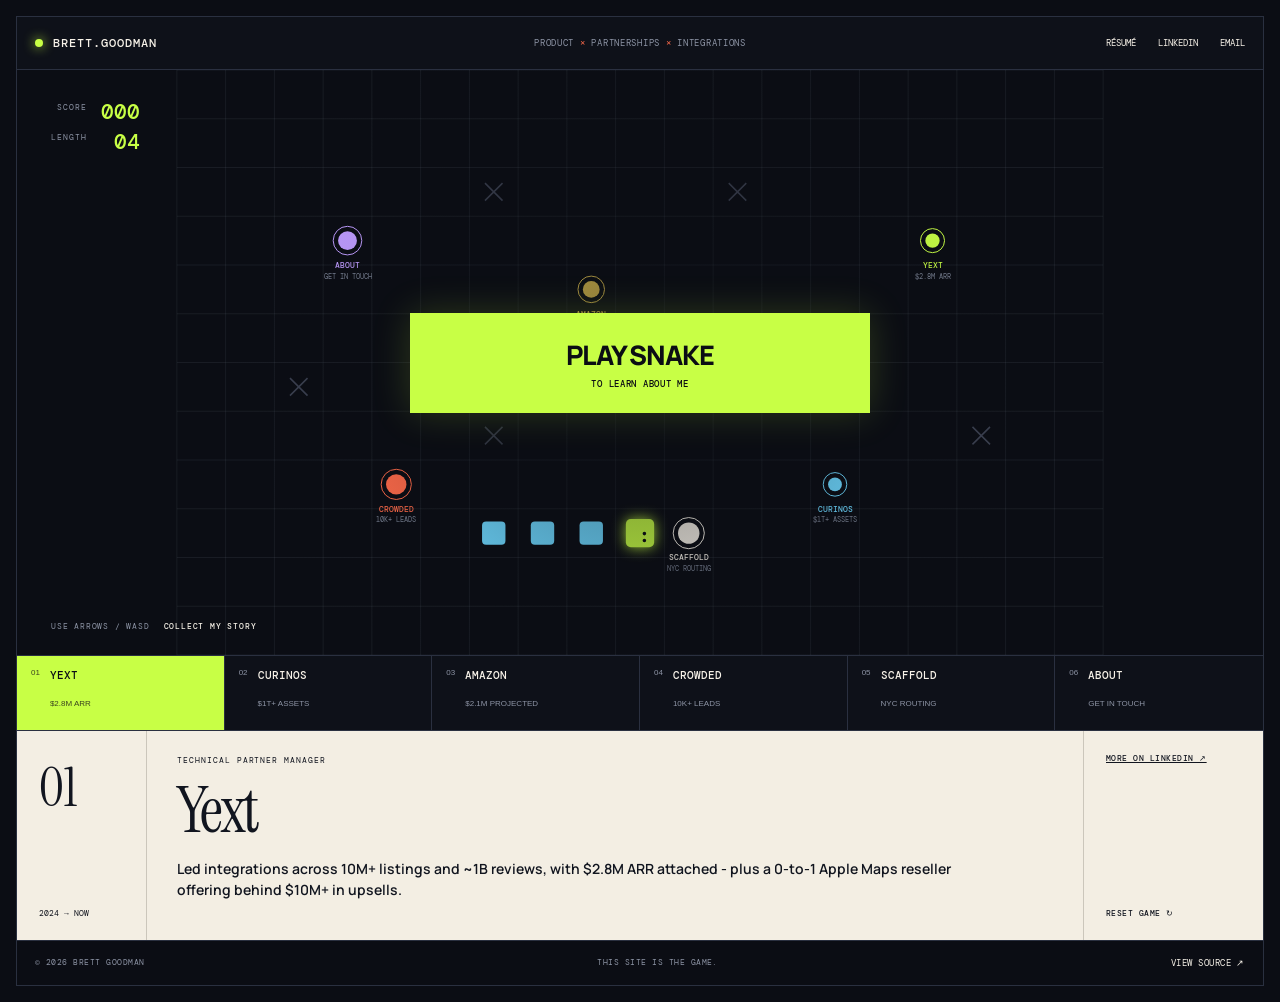
==== index.html @ dbc8d6af "Restore index.html after win animation upload" ====
<!doctype html>
<html lang="en">
<head>
  <meta charset="utf-8">
  <meta name="viewport" content="width=device-width,initial-scale=1,viewport-fit=cover">
  <meta name="description" content="Brett Goodman connects products, platforms, and people. Play the site to explore his work.">
  <meta name="theme-color" content="#0b0d14">
  <title>Brett Goodman - product, partnerships, integrations</title>
  <link rel="preconnect" href="https://fonts.googleapis.com">
  <link rel="preconnect" href="https://fonts.gstatic.com" crossorigin>
  <link href="https://fonts.googleapis.com/css2?family=DM+Mono:wght@400;500&family=Instrument+Serif:ital@0;1&family=Manrope:wght@600;700;800&display=swap" rel="stylesheet">
  <link rel="stylesheet" href="styles.css">
</head>
<body>
  <main class="shell">
    <header class="topbar">
      <a class="wordmark" href="#board" aria-label="Brett Goodman home"><span class="status-dot"></span>BRETT.GOODMAN</a>
      <p class="role">PRODUCT <span>×</span> PARTNERSHIPS <span>×</span> INTEGRATIONS</p>
      <nav aria-label="Contact links">
        <a href="/Brett_Goodman_Resume.pdf">RÉSUMÉ</a>
        <a href="https://www.linkedin.com/in/brettgoodman11">LINKEDIN</a>
        <a href="mailto:brettgoodman11@gmail.com">EMAIL</a>
      </nav>
    </header>

    <section class="game-shell" id="board" aria-labelledby="intro-title">
      <div class="game-hud">
        <div class="score" aria-live="polite">
          <span>SCORE</span><strong id="score-value">000</strong>
          <span>LENGTH</span><strong id="length-value">04</strong>
        </div>
      </div>

      <div class="playfield-wrap">
        <canvas id="snake-canvas" tabindex="0" aria-label="Snake résumé. Start the game, then use arrow keys or WASD to turn the snake and collect work pellets."></canvas>
        <div class="start-overlay" id="start-overlay">
          <button id="start-game"><span>PLAY SNAKE</span><strong>TO LEARN ABOUT ME</strong></button>
        </div>
        <div class="crash-overlay" id="crash-overlay" aria-hidden="true">
          <p class="crash-word">CRASH</p>
          <button id="try-again"><span>TRY AGAIN</span></button>
        </div>
        <div class="win-overlay" id="win-overlay" aria-hidden="true">
          <div class="win-burst" aria-hidden="true"></div>
          <p class="win-word">YOU WIN</p>
          <p class="win-sub">ALL 6 COLLECTED / SCORE 600</p>
          <button id="play-again"><span>PLAY AGAIN</span></button>
        </div>
        <div class="board-copy" aria-hidden="true">
          <span>USE ARROWS / WASD</span>
          <b>COLLECT MY STORY</b>
        </div>
        <div class="game-toast" id="game-toast" role="status"></div>
      </div>



      <div class="mobile-controls" aria-label="Snake controls">
        <button data-direction="up" aria-label="Move up">↑</button>
        <div><button data-direction="left" aria-label="Move left">←</button><button data-direction="down" aria-label="Move down">↓</button><button data-direction="right" aria-label="Move right">→</button></div>
      </div>

      <div class="content-strip" id="content-strip" aria-label="Explore Brett's work">
        <button class="content-card active" data-node="yext"><span>01</span><b>YEXT</b><small>$2.8M ARR</small></button>
        <button class="content-card" data-node="curinos"><span>02</span><b>CURINOS</b><small>$1T+ ASSETS</small></button>
        <button class="content-card" data-node="amazon"><span>03</span><b>AMAZON</b><small>$2.1M PROJECTED</small></button>
        <button class="content-card" data-node="crowded"><span>04</span><b>CROWDED</b><small>10K+ LEADS</small></button>
        <button class="content-card" data-node="scaffold"><span>05</span><b>SCAFFOLD</b><small>NYC ROUTING</small></button>
        <button class="content-card" data-node="about"><span>06</span><b>ABOUT</b><small>GET IN TOUCH</small></button>
      </div>
    </section>

    <section class="detail-dock" id="detail-dock" aria-live="polite">
      <div class="detail-index"><span id="detail-number">01</span><span id="detail-year">2024 → NOW</span></div>
      <div class="detail-main"><p id="detail-kicker">TECHNICAL PARTNER MANAGER</p><h2 id="detail-title">Yext</h2><p id="detail-copy">Led integrations across 10M+ listings and ~1B reviews, with $2.8M ARR attached - plus a 0-to-1 Apple Maps reseller offering behind $10M+ in upsells.</p></div>
      <div class="detail-actions"><a id="detail-link" href="https://www.linkedin.com/in/brettgoodman11">MORE ON LINKEDIN ↗</a><button id="reset-game">RESET GAME ↻</button></div>
    </section>

    <footer><span>© 2026 BRETT GOODMAN</span><span>THIS SITE IS THE GAME.</span><nav class="play-links" aria-label="Contact links"><a href="/Brett_Goodman_Resume.pdf">RÉSUMÉ</a><a href="https://www.linkedin.com/in/brettgoodman11">LINKEDIN</a><a href="mailto:brettgoodman11@gmail.com">EMAIL</a></nav><a href="https://github.com/bgoodie11">VIEW SOURCE ↗</a></footer>
  </main>
  <script src="script.js"></script>
</body>
</html>
---- styles.css ----
:root{--bg:#0b0d14;--panel:#11151f;--line:#2a3040;--ink:#f7f2e8;--muted:#8d94a5;--lime:#c8ff45;--blue:#6ed8ff;--coral:#ff6b4a;--yellow:#ffd95a}*{box-sizing:border-box}html{background:var(--bg);scroll-behavior:smooth}body{margin:0;background:var(--bg);color:var(--ink);font-family:"DM Mono",monospace}.shell{min-height:100vh;padding:16px}.topbar{height:54px;border:1px solid var(--line);display:grid;grid-template-columns:1fr auto 1fr;align-items:center;padding:0 18px;background:#0e1119}.wordmark{color:var(--ink);text-decoration:none;font-size:12px;font-weight:500;letter-spacing:.08em}.status-dot{display:inline-block;width:8px;height:8px;border-radius:50%;background:var(--lime);box-shadow:0 0 12px var(--lime);margin-right:10px}.role{font-size:9px;letter-spacing:.08em;color:var(--muted)}.role span{color:var(--coral)}nav{display:flex;justify-content:flex-end;gap:22px}nav a,footer a{color:var(--ink);font-size:9px;text-decoration:none}nav a:hover,footer a:hover{color:var(--lime)}.game-shell{border:1px solid var(--line);border-top:0;background:var(--panel)}.game-hud{display:flex;justify-content:space-between;align-items:flex-start;padding:28px 34px 20px;position:absolute;z-index:2;pointer-events:none;width:calc(100% - 34px)}.intro-lockup p{font-size:9px;color:var(--lime);letter-spacing:.15em;margin:0 0 10px}.intro-lockup h1{font-family:"Instrument Serif",serif;font-size:clamp(48px,5.7vw,84px);font-weight:400;line-height:.78;letter-spacing:-.045em;margin:0}.intro-lockup h1 em{color:var(--lime);font-weight:400}.score{display:grid;grid-template-columns:auto auto;gap:2px 14px;text-align:right}.score span{font-size:8px;color:var(--muted);letter-spacing:.12em;padding-top:4px}.score strong{font:500 21px "DM Mono";color:var(--lime)}.playfield-wrap{height:clamp(510px,65vh,700px);position:relative;overflow:hidden;background:radial-gradient(circle at 35% 30%,rgba(58,74,92,.18),transparent 40%)}canvas{width:100%;height:100%;display:block;outline:none}.board-copy{position:absolute;left:34px;bottom:24px;display:flex;gap:14px;align-items:center;font-size:8px;color:var(--muted);letter-spacing:.1em;pointer-events:none}.board-copy b{color:var(--ink);font-weight:500}.game-toast{position:absolute;left:50%;top:22px;transform:translate(-50%,-10px);opacity:0;background:var(--lime);color:var(--bg);border-radius:4px;padding:9px 14px;font-size:9px;transition:.18s;pointer-events:none}.game-toast.show{opacity:1;transform:translate(-50%,0)}.content-strip{display:grid;grid-template-columns:repeat(6,1fr);border-top:1px solid var(--line)}.content-card{appearance:none;border:0;border-right:1px solid var(--line);background:#0e1119;color:var(--ink);min-height:74px;text-align:left;padding:12px 14px;display:grid;grid-template-columns:auto 1fr;gap:6px 10px;cursor:pointer}.content-card:last-child{border-right:0}.content-card span{font-size:8px;color:var(--muted)}.content-card b{font:500 11px "DM Mono"}.content-card small{grid-column:2;font-size:8px;color:var(--muted)}.content-card:hover,.content-card.active{background:var(--lime);color:var(--bg)}.content-card.active span,.content-card.active small,.content-card:hover span,.content-card:hover small{color:#3c461f}.detail-dock{border:1px solid var(--line);border-top:0;display:grid;grid-template-columns:130px minmax(0,1fr) 180px;min-height:210px;background:#f3eee3;color:#11151f}.detail-index{border-right:1px solid #cbc6bb;display:flex;flex-direction:column;justify-content:space-between;padding:22px}.detail-index span:first-child{font:400 54px "Instrument Serif"}.detail-index span:last-child{font-size:8px}.detail-main{padding:24px 30px}.detail-main>p:first-child{font-size:8px;letter-spacing:.12em;margin:0}.detail-main h2{font:400 clamp(48px,5vw,72px) "Instrument Serif";letter-spacing:-.04em;margin:4px 0 6px}.detail-main>p:last-child{font-family:Manrope,sans-serif;font-size:14px;font-weight:600;line-height:1.5;max-width:780px;margin:0}.detail-actions{border-left:1px solid #cbc6bb;padding:22px;display:flex;flex-direction:column;justify-content:space-between}.detail-actions a,.detail-actions button{font:500 8px "DM Mono";letter-spacing:.06em;color:#11151f}#detail-link.mega{display:block;background:#c8ff45;border:1px solid #11151f;padding:18px 16px;font:800 clamp(18px,1.8vw,26px) Manrope,sans-serif;letter-spacing:-.02em;text-align:center;text-decoration:none;color:#11151f}#detail-link.mega:hover{background:#11151f;color:#c8ff45}.detail-actions button{background:transparent;border:0;text-align:left;padding:0;cursor:pointer}footer{border:1px solid var(--line);border-top:0;padding:16px 18px;display:flex;justify-content:space-between;color:var(--muted);font-size:8px;letter-spacing:.06em}.mobile-controls{display:none}.game-shell.crash{animation:shake .4s linear}@keyframes shake{25%{transform:translateX(-4px)}50%{transform:translateX(4px)}75%{transform:translateX(-2px)}}@media(max-width:800px){.shell{padding:8px}.topbar{height:auto;min-height:58px;grid-template-columns:1fr auto;padding:10px 12px}.role{display:none}nav a:first-child{display:none}nav{gap:12px}.game-hud{position:absolute;padding:20px 18px;width:calc(100% - 18px)}.intro-lockup h1{font-size:48px}.score strong{font-size:17px}.playfield-wrap{height:470px}.board-copy{left:18px;bottom:16px}.content-strip{grid-template-columns:repeat(2,1fr)}.content-card{border-bottom:1px solid var(--line);min-height:64px}.mobile-controls{display:block;border-bottom:1px solid var(--line);padding:14px 8px 16px;text-align:center;background:#0e1119}.mobile-controls button{width:58px;height:48px;margin:4px;border:1.5px solid var(--lime);background:rgba(200,255,69,.09);color:var(--lime);border-radius:8px;font-size:22px;line-height:1;box-shadow:0 0 14px rgba(200,255,69,.14)}.mobile-controls button:active{background:var(--lime);color:var(--bg)}.detail-dock{grid-template-columns:70px 1fr;min-height:230px}.detail-index{padding:16px 12px}.detail-index span:first-child{font-size:38px}.detail-main{padding:18px}.detail-main h2{font-size:48px}.detail-main>p:last-child{font-size:12px}.detail-actions{grid-column:1/-1;border-left:0;border-top:1px solid #cbc6bb;flex-direction:row;padding:12px}#detail-link.mega{flex:1;padding:16px 12px}footer span:nth-child(2){display:none}}@media(max-width:450px){.intro-lockup h1{font-size:42px}.playfield-wrap{height:420px}.score{gap:1px 8px}.score strong{font-size:14px}.content-card{padding:10px}.detail-main h2{font-size:42px}}@media(prefers-reduced-motion:reduce){*{animation:none!important;transition:none!important}}
.intro-lockup h1{font-size:clamp(42px,4.8vw,70px)}
@media(max-width:800px){.intro-lockup h1{font-size:38px;line-height:.82}}
@media(max-width:450px){.intro-lockup h1{font-size:34px}}
/* No-headline composition: the playfield is the first impression. */
.intro-lockup{padding-top:2px}
.intro-lockup p{padding:7px 10px;border:1px solid rgba(200,255,69,.4);background:rgba(11,13,20,.84);border-radius:2px}
@media(max-width:800px){.intro-lockup{padding-top:0}.intro-lockup p{padding:6px 8px}}
.start-overlay{position:absolute;inset:0;z-index:3;display:grid;place-content:center;justify-items:center;gap:12px;background:radial-gradient(circle at center,rgba(11,13,20,.56),rgba(11,13,20,.06) 44%,transparent 66%);transition:opacity .25s,visibility .25s}.start-overlay.hidden{opacity:0;visibility:hidden;pointer-events:none}.start-overlay button{min-width:min(460px,76vw);padding:22px 24px;display:grid;grid-template-columns:auto 1fr auto;align-items:center;gap:14px;border:1px solid var(--lime);background:var(--lime);color:var(--bg);box-shadow:0 0 38px rgba(200,255,69,.18);cursor:pointer;text-align:left}.start-overlay button span{font:800 clamp(20px,2.1vw,32px) Manrope,sans-serif;letter-spacing:-.04em}.start-overlay button strong{font:500 9px "DM Mono";letter-spacing:.08em}.start-overlay button i{font:400 25px "DM Mono";font-style:normal}.start-overlay button:hover{background:var(--ink);transform:translateY(-2px)}.start-overlay small{font:400 8px "DM Mono";color:var(--muted);letter-spacing:.1em}.game-shell.playing .board-copy b{color:var(--lime)}
@media(max-width:800px){.start-overlay{place-content:end center;padding-bottom:80px;background:linear-gradient(transparent 30%,rgba(11,13,20,.82) 72%)}.start-overlay button{min-width:calc(100vw - 54px);padding:17px 16px;grid-template-columns:1fr auto;gap:4px 10px}.start-overlay button span{font-size:21px}.start-overlay button strong{grid-column:1}.start-overlay button i{grid-column:2;grid-row:1/3}.start-overlay small{font-size:7px}}
.start-overlay.hidden{display:none}
/* Mobile pre-play stays quiet: the banner itself is the only instruction. */
.start-overlay button{grid-template-columns:auto 1fr}
@media(max-width:800px){.game-shell:not(.playing) .board-copy,.game-shell:not(.playing) .mobile-controls{display:none}.start-overlay{padding-bottom:66px}.start-overlay button{display:block;min-width:calc(100vw - 54px);text-align:left}.start-overlay button strong{display:block;margin-top:4px}}
/* Arcade affordance: centered copy plus a quiet INSERT COIN-style pulse. */
.start-overlay button{display:block;text-align:center;position:relative}.start-overlay button strong{display:block;margin-top:5px}.start-overlay button span{animation:cta-pulse 1.45s steps(2,end) infinite}@keyframes cta-pulse{0%,58%{opacity:1}59%,100%{opacity:.48}}
@media(max-width:800px){.start-overlay button{text-align:center}.start-overlay button strong{margin-top:5px}}
@media(prefers-reduced-motion:reduce){.start-overlay button span{animation:none}}

/* Crash screen: full-board red takeover with TRY AGAIN restart. */
.crash-overlay{position:absolute;inset:0;z-index:4;display:grid;place-content:center;justify-items:center;gap:12px;background:rgba(209,30,26,.84);opacity:0;visibility:hidden;pointer-events:none;transition:opacity .18s,visibility .18s}
.game-shell.crashed .crash-overlay{opacity:1;visibility:visible;pointer-events:auto}
.crash-word{font:800 clamp(72px,15vw,180px) Manrope,sans-serif;letter-spacing:-.07em;color:#fff;margin:0;text-shadow:0 0 34px rgba(0,0,0,.35);animation:crash-pop .32s both}
.crash-sub{font:500 10px "DM Mono";letter-spacing:.16em;color:#ffd9d6;margin:0 0 8px}
#try-again{min-width:min(340px,74vw);padding:18px 22px;display:block;text-align:center;border:1px solid #fff;background:#fff;color:#b3120e;box-shadow:0 0 34px rgba(0,0,0,.28);cursor:pointer}
#try-again span{font:800 clamp(20px,2vw,28px) Manrope,sans-serif;letter-spacing:-.03em}
#try-again strong{display:block;margin-top:5px;font:500 9px "DM Mono";letter-spacing:.1em;color:#8c2a24}
#try-again:hover{background:var(--lime);border-color:var(--lime);color:var(--bg)}
#try-again:hover strong{color:#3c461f}
@keyframes crash-pop{0%{transform:scale(.72);opacity:0}100%{transform:scale(1);opacity:1}}
@media(max-width:800px){.crash-word{font-size:23vw}.crash-overlay{gap:10px}#try-again{min-width:calc(100vw - 84px);padding:16px 14px}}
@media(prefers-reduced-motion:reduce){.crash-word{animation:none}}

/* Contact links live at the bottom once the game is underway. */
.play-links{display:none;gap:22px}
.game-shell.playing ~ footer .play-links{display:flex}
@media(max-width:800px){footer{flex-wrap:wrap;row-gap:10px}}
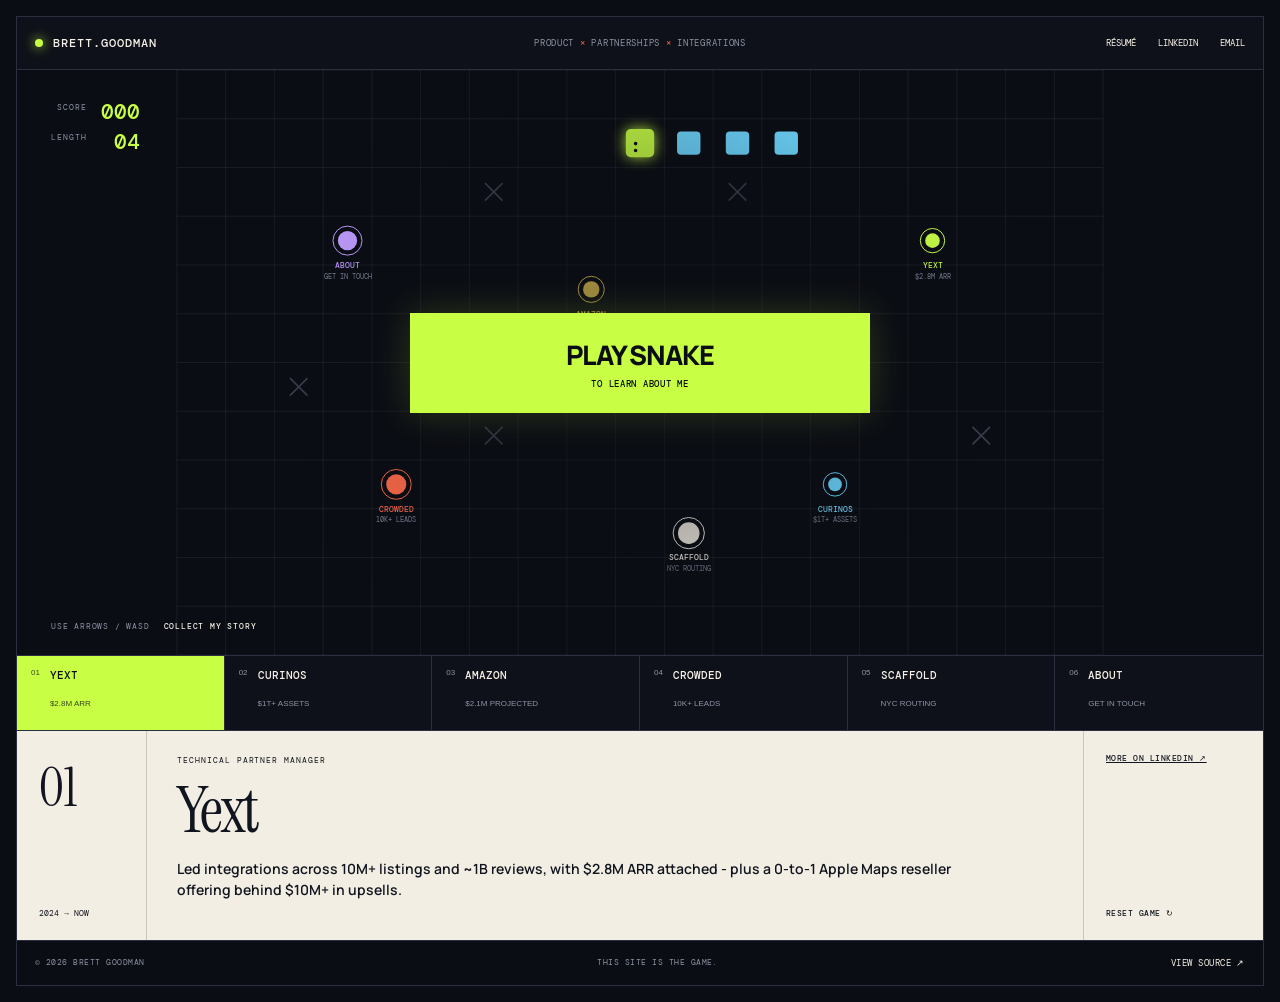
==== commit a3bf2ac1: "Bust asset cache for Snake win screen" ====
--- a/index.html
+++ b/index.html
@@ -9,7 +9,7 @@
   <link rel="preconnect" href="https://fonts.googleapis.com">
   <link rel="preconnect" href="https://fonts.gstatic.com" crossorigin>
   <link href="https://fonts.googleapis.com/css2?family=DM+Mono:wght@400;500&family=Instrument+Serif:ital@0;1&family=Manrope:wght@600;700;800&display=swap" rel="stylesheet">
-  <link rel="stylesheet" href="styles.css">
+  <link rel="stylesheet" href="styles.css?v=win2">
 </head>
 <body>
   <main class="shell">
@@ -78,6 +78,6 @@
 
     <footer><span>© 2026 BRETT GOODMAN</span><span>THIS SITE IS THE GAME.</span><nav class="play-links" aria-label="Contact links"><a href="/Brett_Goodman_Resume.pdf">RÉSUMÉ</a><a href="https://www.linkedin.com/in/brettgoodman11">LINKEDIN</a><a href="mailto:brettgoodman11@gmail.com">EMAIL</a></nav><a href="https://github.com/bgoodie11">VIEW SOURCE ↗</a></footer>
   </main>
-  <script src="script.js"></script>
+  <script src="script.js?v=win2"></script>
 </body>
 </html>
--- a/styles.css
+++ b/styles.css
@@ -36,3 +36,24 @@
 .game-shell.playing ~ footer .play-links{display:flex}
 @media(max-width:800px){footer{flex-wrap:wrap;row-gap:10px}}
 
+
+
+/* Win screen: lime mirror of the crash takeover, with an arcade victory burst. */
+.win-overlay{position:absolute;inset:0;z-index:5;display:grid;place-content:center;justify-items:center;gap:10px;overflow:hidden;background:rgba(200,255,69,.94);opacity:0;visibility:hidden;pointer-events:none;transition:opacity .18s,visibility .18s}
+.game-shell.won .win-overlay{opacity:1;visibility:visible;pointer-events:auto}
+.win-word{position:relative;z-index:1;font:800 clamp(62px,14vw,168px) Manrope,sans-serif;letter-spacing:-.075em;line-height:.85;color:var(--bg);margin:0;text-shadow:5px 5px 0 rgba(255,255,255,.52);animation:win-pop .38s both,win-blink .75s steps(2,end) .5s 3}
+.win-sub{position:relative;z-index:1;font:500 10px "DM Mono";letter-spacing:.16em;color:#28300f;margin:4px 0 8px}
+#play-again{position:relative;z-index:1;min-width:min(340px,74vw);padding:18px 22px;border:1px solid var(--bg);background:var(--bg);color:var(--lime);box-shadow:0 0 34px rgba(11,13,20,.28);cursor:pointer}
+#play-again span{font:800 clamp(20px,2vw,28px) Manrope,sans-serif;letter-spacing:-.03em}
+#play-again:hover{background:var(--ink);color:var(--bg)}
+.win-burst,.win-burst::before,.win-burst::after{position:absolute;inset:-35%;content:"";background:repeating-conic-gradient(from 0deg,rgba(11,13,20,.16) 0 3deg,transparent 3deg 13deg);animation:win-spin 8s linear infinite}
+.win-burst::before{transform:rotate(7deg) scale(.72);opacity:.5;animation-direction:reverse}
+.win-burst::after{background:radial-gradient(circle,transparent 0 24%,rgba(255,255,255,.38) 25% 26%,transparent 27% 36%,rgba(11,13,20,.2) 37% 38%,transparent 39%);animation:win-ring .7s ease-out both}
+.game-shell.win{animation:win-shake .45s linear}
+@keyframes win-pop{0%{transform:scale(.45) rotate(-4deg);opacity:0}70%{transform:scale(1.08) rotate(1deg)}100%{transform:scale(1);opacity:1}}
+@keyframes win-blink{50%{opacity:.62}}
+@keyframes win-spin{to{transform:rotate(360deg)}}
+@keyframes win-ring{0%{transform:scale(.35);opacity:0}100%{transform:scale(1);opacity:1}}
+@keyframes win-shake{25%{transform:translateY(-3px)}50%{transform:translateY(3px)}75%{transform:translateY(-1px)}}
+@media(max-width:800px){.win-word{font-size:20vw}.win-overlay{gap:8px}.win-sub{font-size:8px}#play-again{min-width:calc(100vw - 84px);padding:16px 14px}}
+@media(prefers-reduced-motion:reduce){.win-word,.win-burst,.win-burst::before,.win-burst::after{animation:none}}
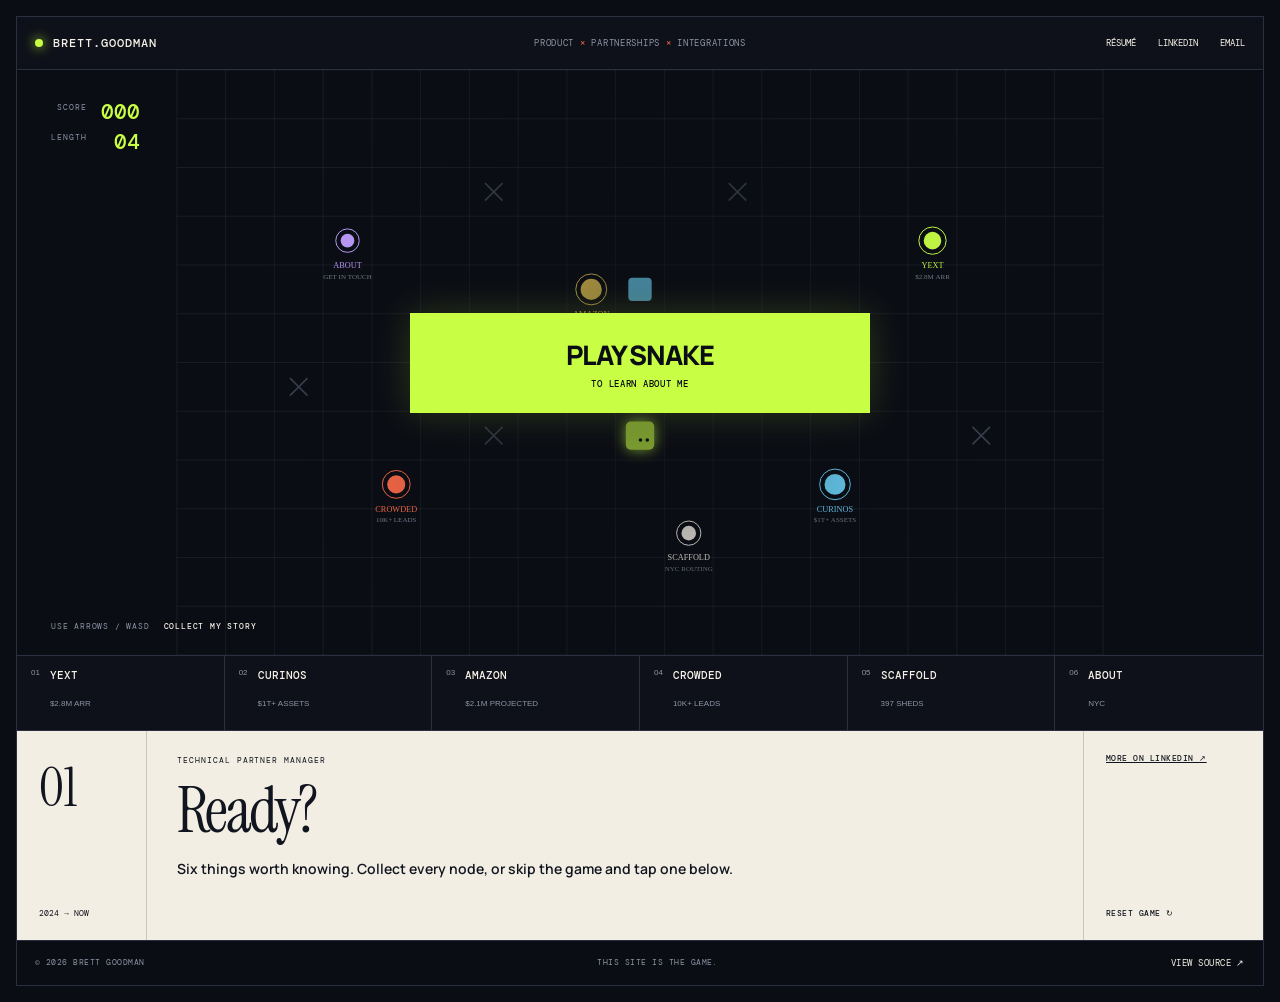
==== commit 2a883cb0: "Add hiring CTAs to snake win screen" ====
--- a/index.html
+++ b/index.html
@@ -1,83 +1,88 @@
 <!doctype html>
-<html lang="en">
+<html lang='en'>
 <head>
-  <meta charset="utf-8">
-  <meta name="viewport" content="width=device-width,initial-scale=1,viewport-fit=cover">
-  <meta name="description" content="Brett Goodman connects products, platforms, and people. Play the site to explore his work.">
-  <meta name="theme-color" content="#0b0d14">
+  <meta charset='utf-8'>
+  <meta name='viewport' content='width=device-width,initial-scale=1,viewport-fit=cover'>
+  <meta name='description' content='Brett Goodman connects products, platforms, and people. Play the site to explore his work.'>
+  <meta name='theme-color' content='#0b0d14'>
   <title>Brett Goodman - product, partnerships, integrations</title>
-  <link rel="preconnect" href="https://fonts.googleapis.com">
-  <link rel="preconnect" href="https://fonts.gstatic.com" crossorigin>
-  <link href="https://fonts.googleapis.com/css2?family=DM+Mono:wght@400;500&family=Instrument+Serif:ital@0;1&family=Manrope:wght@600;700;800&display=swap" rel="stylesheet">
-  <link rel="stylesheet" href="styles.css?v=win2">
+  <link rel='preconnect' href='https://fonts.googleapis.com'>
+  <link rel='preconnect' href='https://fonts.gstatic.com' crossorigin>
+  <link href='https://fonts.googleapis.com/css2?family=DM+Mono:wght@400;500&family=Instrument+Serif:ital@0;1&family=Manrope:wght@600;700;800&display=swap' rel='stylesheet'>
+  <link rel='stylesheet' href='styles.css?v=win3'>
 </head>
 <body>
-  <main class="shell">
-    <header class="topbar">
-      <a class="wordmark" href="#board" aria-label="Brett Goodman home"><span class="status-dot"></span>BRETT.GOODMAN</a>
-      <p class="role">PRODUCT <span>×</span> PARTNERSHIPS <span>×</span> INTEGRATIONS</p>
-      <nav aria-label="Contact links">
-        <a href="/Brett_Goodman_Resume.pdf">RÉSUMÉ</a>
-        <a href="https://www.linkedin.com/in/brettgoodman11">LINKEDIN</a>
-        <a href="mailto:brettgoodman11@gmail.com">EMAIL</a>
+  <main class='shell'>
+    <header class='topbar'>
+      <a class='wordmark' href='#board' aria-label='Brett Goodman home'><span class='status-dot'></span>BRETT.GOODMAN</a>
+      <p class='role'>PRODUCT <span>×</span> PARTNERSHIPS <span>×</span> INTEGRATIONS</p>
+      <nav aria-label='Contact links'>
+        <a href='/Brett_Goodman_Resume.pdf'>RÉSUMÉ</a>
+        <a href='https://www.linkedin.com/in/brettgoodman11'>LINKEDIN</a>
+        <a href='mailto:brettgoodman11@gmail.com'>EMAIL</a>
       </nav>
     </header>
 
-    <section class="game-shell" id="board" aria-labelledby="intro-title">
-      <div class="game-hud">
-        <div class="score" aria-live="polite">
-          <span>SCORE</span><strong id="score-value">000</strong>
-          <span>LENGTH</span><strong id="length-value">04</strong>
+    <section class='game-shell' id='board' aria-labelledby='intro-title'>
+      <div class='game-hud'>
+        <div class='score' aria-live='polite'>
+          <span>SCORE</span><strong id='score-value'>000</strong>
+          <span>LENGTH</span><strong id='length-value'>04</strong>
         </div>
       </div>
 
-      <div class="playfield-wrap">
-        <canvas id="snake-canvas" tabindex="0" aria-label="Snake résumé. Start the game, then use arrow keys or WASD to turn the snake and collect work pellets."></canvas>
-        <div class="start-overlay" id="start-overlay">
-          <button id="start-game"><span>PLAY SNAKE</span><strong>TO LEARN ABOUT ME</strong></button>
+      <div class='playfield-wrap'>
+        <canvas id='snake-canvas' tabindex='0' aria-label='Snake résumé. Start the game, then use arrow keys or WASD to turn the snake and collect work pellets.'></canvas>
+        <div class='start-overlay' id='start-overlay'>
+          <button id='start-game'><span>PLAY SNAKE</span><strong>TO LEARN ABOUT ME</strong></button>
         </div>
-        <div class="crash-overlay" id="crash-overlay" aria-hidden="true">
-          <p class="crash-word">CRASH</p>
-          <button id="try-again"><span>TRY AGAIN</span></button>
+        <div class='crash-overlay' id='crash-overlay' aria-hidden='true'>
+          <p class='crash-word'>CRASH</p>
+          <button id='try-again'><span>TRY AGAIN</span></button>
         </div>
-        <div class="win-overlay" id="win-overlay" aria-hidden="true">
-          <div class="win-burst" aria-hidden="true"></div>
-          <p class="win-word">YOU WIN</p>
-          <p class="win-sub">ALL 6 COLLECTED / SCORE 600</p>
-          <button id="play-again"><span>PLAY AGAIN</span></button>
+        <div class='win-overlay' id='win-overlay' aria-hidden='true'>
+          <div class='win-burst' aria-hidden='true'></div>
+          <p class='win-word'>YOU WIN</p>
+          <p class='win-sub'>ALL 6 COLLECTED / SCORE 600</p>
+          <p class='win-pitch'>YOU PLAYED THE SITE. NOW MEET THE GUY.</p>
+          <div class='win-actions'>
+            <a class='win-cta win-cta-primary' href='https://www.linkedin.com/in/brettgoodman11'>HIRE THIS GUY <span>↗</span></a>
+            <a class='win-cta win-cta-secondary' href='/Brett_Goodman_Resume.pdf'>VIEW RÉSUMÉ <span>↗</span></a>
+          </div>
+          <button id='play-again'><span>PLAY AGAIN</span></button>
         </div>
-        <div class="board-copy" aria-hidden="true">
+        <div class='board-copy' aria-hidden='true'>
           <span>USE ARROWS / WASD</span>
           <b>COLLECT MY STORY</b>
         </div>
-        <div class="game-toast" id="game-toast" role="status"></div>
+        <div class='game-toast' id='game-toast' role='status'></div>
       </div>
 
-
-
-      <div class="mobile-controls" aria-label="Snake controls">
-        <button data-direction="up" aria-label="Move up">↑</button>
-        <div><button data-direction="left" aria-label="Move left">←</button><button data-direction="down" aria-label="Move down">↓</button><button data-direction="right" aria-label="Move right">→</button></div>
+      <div class='mobile-controls' aria-label='Game controls'>
+        <button data-dir='up' aria-label='Move up'>↑</button><br>
+        <button data-dir='left' aria-label='Move left'>←</button>
+        <button data-dir='down' aria-label='Move down'>↓</button>
+        <button data-dir='right' aria-label='Move right'>→</button>
       </div>
 
-      <div class="content-strip" id="content-strip" aria-label="Explore Brett's work">
-        <button class="content-card active" data-node="yext"><span>01</span><b>YEXT</b><small>$2.8M ARR</small></button>
-        <button class="content-card" data-node="curinos"><span>02</span><b>CURINOS</b><small>$1T+ ASSETS</small></button>
-        <button class="content-card" data-node="amazon"><span>03</span><b>AMAZON</b><small>$2.1M PROJECTED</small></button>
-        <button class="content-card" data-node="crowded"><span>04</span><b>CROWDED</b><small>10K+ LEADS</small></button>
-        <button class="content-card" data-node="scaffold"><span>05</span><b>SCAFFOLD</b><small>NYC ROUTING</small></button>
-        <button class="content-card" data-node="about"><span>06</span><b>ABOUT</b><small>GET IN TOUCH</small></button>
+      <div class='content-strip' aria-label='Explore without playing'>
+        <button class='content-card' data-node='yext'><span>01</span><b>YEXT</b><small>$2.8M ARR</small></button>
+        <button class='content-card' data-node='curinos'><span>02</span><b>CURINOS</b><small>$1T+ ASSETS</small></button>
+        <button class='content-card' data-node='amazon'><span>03</span><b>AMAZON</b><small>$2.1M PROJECTED</small></button>
+        <button class='content-card' data-node='crowded'><span>04</span><b>CROWDED</b><small>10K+ LEADS</small></button>
+        <button class='content-card' data-node='scaffold'><span>05</span><b>SCAFFOLD</b><small>397 SHEDS</small></button>
+        <button class='content-card' data-node='about'><span>06</span><b>ABOUT</b><small>NYC</small></button>
       </div>
     </section>
 
-    <section class="detail-dock" id="detail-dock" aria-live="polite">
-      <div class="detail-index"><span id="detail-number">01</span><span id="detail-year">2024 → NOW</span></div>
-      <div class="detail-main"><p id="detail-kicker">TECHNICAL PARTNER MANAGER</p><h2 id="detail-title">Yext</h2><p id="detail-copy">Led integrations across 10M+ listings and ~1B reviews, with $2.8M ARR attached - plus a 0-to-1 Apple Maps reseller offering behind $10M+ in upsells.</p></div>
-      <div class="detail-actions"><a id="detail-link" href="https://www.linkedin.com/in/brettgoodman11">MORE ON LINKEDIN ↗</a><button id="reset-game">RESET GAME ↻</button></div>
+    <section class='detail-dock' id='detail' aria-live='polite'>
+      <div class='detail-index'><span id='detail-number'>00</span><span id='detail-year'>SELECT A NODE</span></div>
+      <div class='detail-main'><p id='detail-kicker'>PLAY TO COLLECT · OR TAP ANY NODE</p><h2 id='intro-title'>Ready?</h2><p id='detail-copy'>Six things worth knowing. Collect every node, or skip the game and tap one below.</p></div>
+      <div class='detail-actions'><a id='detail-link' href='https://www.linkedin.com/in/brettgoodman11'>MORE ON LINKEDIN ↗</a><button id='reset-game'>RESET GAME ↻</button></div>
     </section>
 
-    <footer><span>© 2026 BRETT GOODMAN</span><span>THIS SITE IS THE GAME.</span><nav class="play-links" aria-label="Contact links"><a href="/Brett_Goodman_Resume.pdf">RÉSUMÉ</a><a href="https://www.linkedin.com/in/brettgoodman11">LINKEDIN</a><a href="mailto:brettgoodman11@gmail.com">EMAIL</a></nav><a href="https://github.com/bgoodie11">VIEW SOURCE ↗</a></footer>
+    <footer><span>© 2026 BRETT GOODMAN</span><span>THIS SITE IS THE GAME.</span><nav class='play-links' aria-label='Contact links'><a href='/Brett_Goodman_Resume.pdf'>RÉSUMÉ</a><a href='https://www.linkedin.com/in/brettgoodman11'>LINKEDIN</a><a href='mailto:brettgoodman11@gmail.com'>EMAIL</a></nav><a href='https://github.com/bgoodie11'>VIEW SOURCE ↗</a></footer>
   </main>
-  <script src="script.js?v=win2"></script>
+  <script src='script.js?v=win3'></script>
 </body>
 </html>
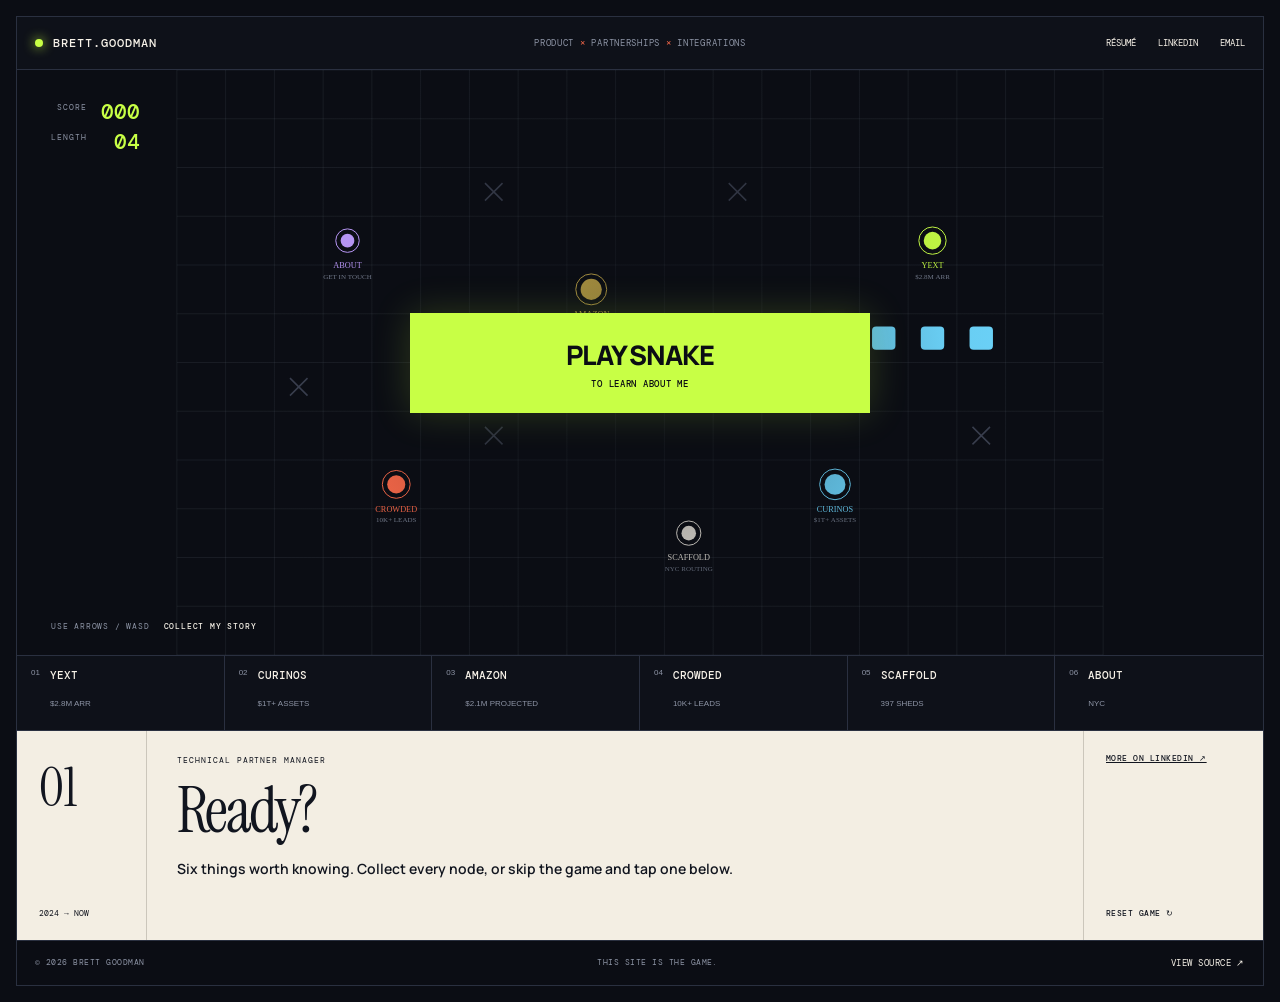
==== commit e6028285: "Use first-person copy on snake win screen" ====
--- a/index.html
+++ b/index.html
@@ -44,9 +44,9 @@
           <div class='win-burst' aria-hidden='true'></div>
           <p class='win-word'>YOU WIN</p>
           <p class='win-sub'>ALL 6 COLLECTED / SCORE 600</p>
-          <p class='win-pitch'>YOU PLAYED THE SITE. NOW MEET THE GUY.</p>
+          <p class='win-pitch'>YOU PLAYED THE SITE. MEET ME.</p>
           <div class='win-actions'>
-            <a class='win-cta win-cta-primary' href='https://www.linkedin.com/in/brettgoodman11'>HIRE THIS GUY <span>↗</span></a>
+            <a class='win-cta win-cta-primary' href='https://www.linkedin.com/in/brettgoodman11'>MEET ME <span>↗</span></a>
             <a class='win-cta win-cta-secondary' href='/Brett_Goodman_Resume.pdf'>VIEW RÉSUMÉ <span>↗</span></a>
           </div>
           <button id='play-again'><span>PLAY AGAIN</span></button>
--- a/styles.css
+++ b/styles.css
@@ -42,10 +42,16 @@
 .win-overlay{position:absolute;inset:0;z-index:5;display:grid;place-content:center;justify-items:center;gap:10px;overflow:hidden;background:rgba(200,255,69,.94);opacity:0;visibility:hidden;pointer-events:none;transition:opacity .18s,visibility .18s}
 .game-shell.won .win-overlay{opacity:1;visibility:visible;pointer-events:auto}
 .win-word{position:relative;z-index:1;font:800 clamp(62px,14vw,168px) Manrope,sans-serif;letter-spacing:-.075em;line-height:.85;color:var(--bg);margin:0;text-shadow:5px 5px 0 rgba(255,255,255,.52);animation:win-pop .38s both,win-blink .75s steps(2,end) .5s 3}
-.win-sub{position:relative;z-index:1;font:500 10px "DM Mono";letter-spacing:.16em;color:#28300f;margin:4px 0 8px}
-#play-again{position:relative;z-index:1;min-width:min(340px,74vw);padding:18px 22px;border:1px solid var(--bg);background:var(--bg);color:var(--lime);box-shadow:0 0 34px rgba(11,13,20,.28);cursor:pointer}
-#play-again span{font:800 clamp(20px,2vw,28px) Manrope,sans-serif;letter-spacing:-.03em}
-#play-again:hover{background:var(--ink);color:var(--bg)}
+.win-sub{position:relative;z-index:1;font:500 10px "DM Mono";letter-spacing:.16em;color:#28300f;margin:4px 0 1px}
+.win-pitch{position:relative;z-index:1;margin:0 0 7px;font:800 clamp(12px,1.25vw,17px) Manrope,sans-serif;letter-spacing:-.015em;color:var(--bg)}
+.win-actions{position:relative;z-index:1;display:grid;grid-template-columns:1.25fr 1fr;width:min(560px,78vw);box-shadow:0 0 34px rgba(11,13,20,.28)}
+.win-cta{display:flex;align-items:center;justify-content:space-between;gap:18px;padding:17px 20px;font:800 clamp(16px,1.7vw,23px) Manrope,sans-serif;letter-spacing:-.03em;text-decoration:none;border:1px solid var(--bg);transition:background .15s,color .15s,transform .15s}
+.win-cta-primary{background:var(--bg);color:var(--lime)}
+.win-cta-secondary{background:var(--lime);color:var(--bg);border-left:0}
+.win-cta:hover{background:var(--ink);color:var(--lime);transform:translateY(-2px)}
+#play-again{position:relative;z-index:1;padding:6px 10px;border:0;background:transparent;color:var(--bg);cursor:pointer}
+#play-again span{font:500 9px "DM Mono";letter-spacing:.12em;text-decoration:underline;text-underline-offset:4px}
+#play-again:hover{color:#3c461f}
 .win-burst,.win-burst::before,.win-burst::after{position:absolute;inset:-35%;content:"";background:repeating-conic-gradient(from 0deg,rgba(11,13,20,.16) 0 3deg,transparent 3deg 13deg);animation:win-spin 8s linear infinite}
 .win-burst::before{transform:rotate(7deg) scale(.72);opacity:.5;animation-direction:reverse}
 .win-burst::after{background:radial-gradient(circle,transparent 0 24%,rgba(255,255,255,.38) 25% 26%,transparent 27% 36%,rgba(11,13,20,.2) 37% 38%,transparent 39%);animation:win-ring .7s ease-out both}
@@ -55,5 +61,5 @@
 @keyframes win-spin{to{transform:rotate(360deg)}}
 @keyframes win-ring{0%{transform:scale(.35);opacity:0}100%{transform:scale(1);opacity:1}}
 @keyframes win-shake{25%{transform:translateY(-3px)}50%{transform:translateY(3px)}75%{transform:translateY(-1px)}}
-@media(max-width:800px){.win-word{font-size:20vw}.win-overlay{gap:8px}.win-sub{font-size:8px}#play-again{min-width:calc(100vw - 84px);padding:16px 14px}}
+@media(max-width:800px){.win-word{font-size:20vw}.win-overlay{gap:7px;padding:18px}.win-sub{font-size:8px}.win-pitch{font-size:11px;margin-bottom:5px}.win-actions{width:calc(100vw - 54px);grid-template-columns:1fr}.win-cta{padding:14px 16px;font-size:18px}.win-cta-secondary{border-left:1px solid var(--bg);border-top:0}#play-again{padding:7px 12px}}
 @media(prefers-reduced-motion:reduce){.win-word,.win-burst,.win-burst::before,.win-burst::after{animation:none}}
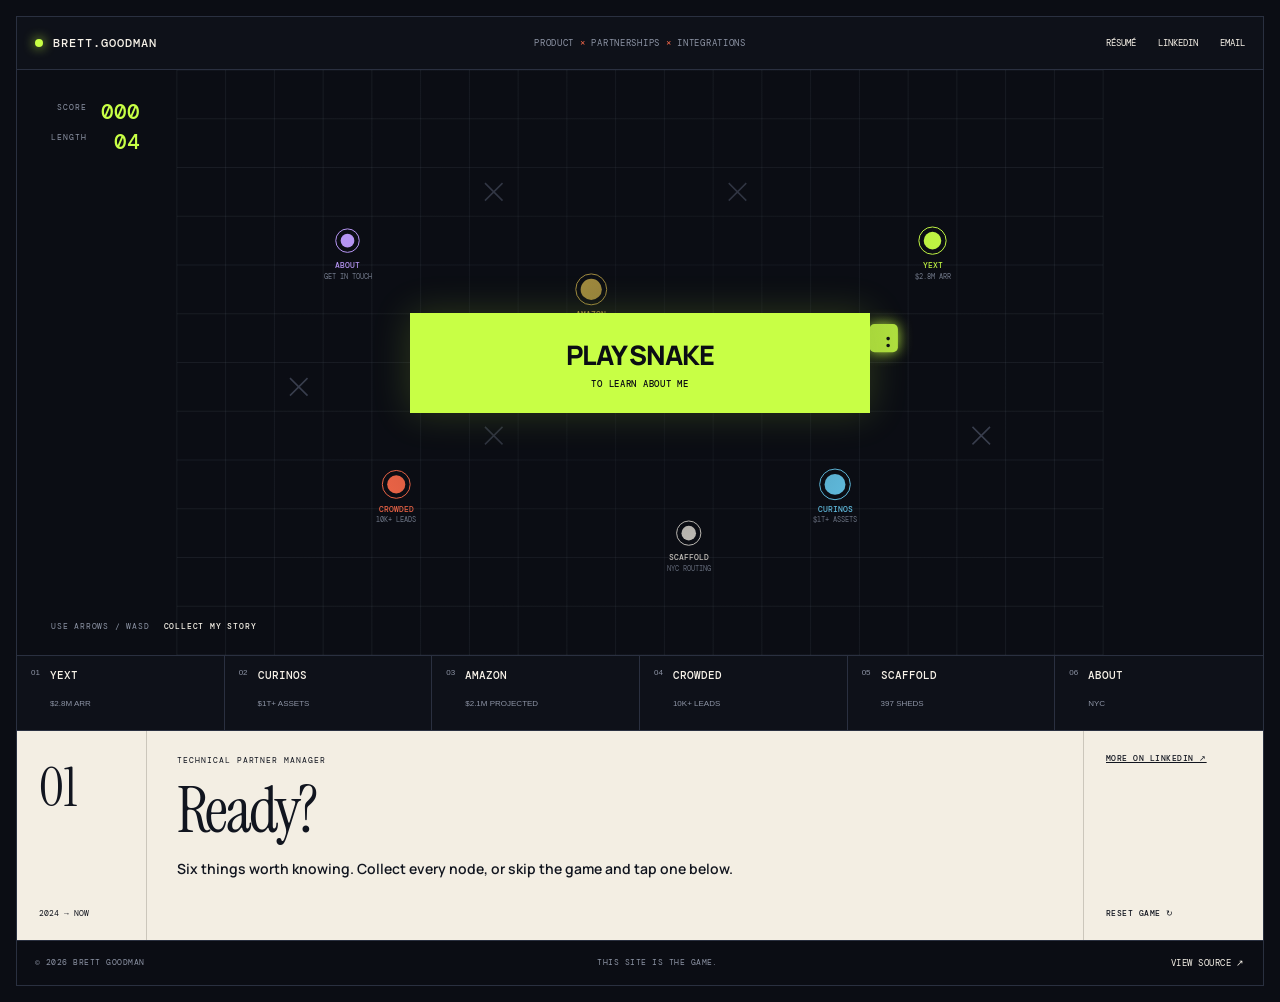
==== commit 5e52a9e4: "Finish mobile snake touch fix" ====
--- a/index.html
+++ b/index.html
@@ -83,6 +83,6 @@
 
     <footer><span>© 2026 BRETT GOODMAN</span><span>THIS SITE IS THE GAME.</span><nav class='play-links' aria-label='Contact links'><a href='/Brett_Goodman_Resume.pdf'>RÉSUMÉ</a><a href='https://www.linkedin.com/in/brettgoodman11'>LINKEDIN</a><a href='mailto:brettgoodman11@gmail.com'>EMAIL</a></nav><a href='https://github.com/bgoodie11'>VIEW SOURCE ↗</a></footer>
   </main>
-  <script src='script.js?v=win3'></script>
+  <script src='script.js?v=mobile-controls1'></script>
 </body>
 </html>
--- a/styles.css
+++ b/styles.css
@@ -1,4 +1,4 @@
-:root{--bg:#0b0d14;--panel:#11151f;--line:#2a3040;--ink:#f7f2e8;--muted:#8d94a5;--lime:#c8ff45;--blue:#6ed8ff;--coral:#ff6b4a;--yellow:#ffd95a}*{box-sizing:border-box}html{background:var(--bg);scroll-behavior:smooth}body{margin:0;background:var(--bg);color:var(--ink);font-family:"DM Mono",monospace}.shell{min-height:100vh;padding:16px}.topbar{height:54px;border:1px solid var(--line);display:grid;grid-template-columns:1fr auto 1fr;align-items:center;padding:0 18px;background:#0e1119}.wordmark{color:var(--ink);text-decoration:none;font-size:12px;font-weight:500;letter-spacing:.08em}.status-dot{display:inline-block;width:8px;height:8px;border-radius:50%;background:var(--lime);box-shadow:0 0 12px var(--lime);margin-right:10px}.role{font-size:9px;letter-spacing:.08em;color:var(--muted)}.role span{color:var(--coral)}nav{display:flex;justify-content:flex-end;gap:22px}nav a,footer a{color:var(--ink);font-size:9px;text-decoration:none}nav a:hover,footer a:hover{color:var(--lime)}.game-shell{border:1px solid var(--line);border-top:0;background:var(--panel)}.game-hud{display:flex;justify-content:space-between;align-items:flex-start;padding:28px 34px 20px;position:absolute;z-index:2;pointer-events:none;width:calc(100% - 34px)}.intro-lockup p{font-size:9px;color:var(--lime);letter-spacing:.15em;margin:0 0 10px}.intro-lockup h1{font-family:"Instrument Serif",serif;font-size:clamp(48px,5.7vw,84px);font-weight:400;line-height:.78;letter-spacing:-.045em;margin:0}.intro-lockup h1 em{color:var(--lime);font-weight:400}.score{display:grid;grid-template-columns:auto auto;gap:2px 14px;text-align:right}.score span{font-size:8px;color:var(--muted);letter-spacing:.12em;padding-top:4px}.score strong{font:500 21px "DM Mono";color:var(--lime)}.playfield-wrap{height:clamp(510px,65vh,700px);position:relative;overflow:hidden;background:radial-gradient(circle at 35% 30%,rgba(58,74,92,.18),transparent 40%)}canvas{width:100%;height:100%;display:block;outline:none}.board-copy{position:absolute;left:34px;bottom:24px;display:flex;gap:14px;align-items:center;font-size:8px;color:var(--muted);letter-spacing:.1em;pointer-events:none}.board-copy b{color:var(--ink);font-weight:500}.game-toast{position:absolute;left:50%;top:22px;transform:translate(-50%,-10px);opacity:0;background:var(--lime);color:var(--bg);border-radius:4px;padding:9px 14px;font-size:9px;transition:.18s;pointer-events:none}.game-toast.show{opacity:1;transform:translate(-50%,0)}.content-strip{display:grid;grid-template-columns:repeat(6,1fr);border-top:1px solid var(--line)}.content-card{appearance:none;border:0;border-right:1px solid var(--line);background:#0e1119;color:var(--ink);min-height:74px;text-align:left;padding:12px 14px;display:grid;grid-template-columns:auto 1fr;gap:6px 10px;cursor:pointer}.content-card:last-child{border-right:0}.content-card span{font-size:8px;color:var(--muted)}.content-card b{font:500 11px "DM Mono"}.content-card small{grid-column:2;font-size:8px;color:var(--muted)}.content-card:hover,.content-card.active{background:var(--lime);color:var(--bg)}.content-card.active span,.content-card.active small,.content-card:hover span,.content-card:hover small{color:#3c461f}.detail-dock{border:1px solid var(--line);border-top:0;display:grid;grid-template-columns:130px minmax(0,1fr) 180px;min-height:210px;background:#f3eee3;color:#11151f}.detail-index{border-right:1px solid #cbc6bb;display:flex;flex-direction:column;justify-content:space-between;padding:22px}.detail-index span:first-child{font:400 54px "Instrument Serif"}.detail-index span:last-child{font-size:8px}.detail-main{padding:24px 30px}.detail-main>p:first-child{font-size:8px;letter-spacing:.12em;margin:0}.detail-main h2{font:400 clamp(48px,5vw,72px) "Instrument Serif";letter-spacing:-.04em;margin:4px 0 6px}.detail-main>p:last-child{font-family:Manrope,sans-serif;font-size:14px;font-weight:600;line-height:1.5;max-width:780px;margin:0}.detail-actions{border-left:1px solid #cbc6bb;padding:22px;display:flex;flex-direction:column;justify-content:space-between}.detail-actions a,.detail-actions button{font:500 8px "DM Mono";letter-spacing:.06em;color:#11151f}#detail-link.mega{display:block;background:#c8ff45;border:1px solid #11151f;padding:18px 16px;font:800 clamp(18px,1.8vw,26px) Manrope,sans-serif;letter-spacing:-.02em;text-align:center;text-decoration:none;color:#11151f}#detail-link.mega:hover{background:#11151f;color:#c8ff45}.detail-actions button{background:transparent;border:0;text-align:left;padding:0;cursor:pointer}footer{border:1px solid var(--line);border-top:0;padding:16px 18px;display:flex;justify-content:space-between;color:var(--muted);font-size:8px;letter-spacing:.06em}.mobile-controls{display:none}.game-shell.crash{animation:shake .4s linear}@keyframes shake{25%{transform:translateX(-4px)}50%{transform:translateX(4px)}75%{transform:translateX(-2px)}}@media(max-width:800px){.shell{padding:8px}.topbar{height:auto;min-height:58px;grid-template-columns:1fr auto;padding:10px 12px}.role{display:none}nav a:first-child{display:none}nav{gap:12px}.game-hud{position:absolute;padding:20px 18px;width:calc(100% - 18px)}.intro-lockup h1{font-size:48px}.score strong{font-size:17px}.playfield-wrap{height:470px}.board-copy{left:18px;bottom:16px}.content-strip{grid-template-columns:repeat(2,1fr)}.content-card{border-bottom:1px solid var(--line);min-height:64px}.mobile-controls{display:block;border-bottom:1px solid var(--line);padding:14px 8px 16px;text-align:center;background:#0e1119}.mobile-controls button{width:58px;height:48px;margin:4px;border:1.5px solid var(--lime);background:rgba(200,255,69,.09);color:var(--lime);border-radius:8px;font-size:22px;line-height:1;box-shadow:0 0 14px rgba(200,255,69,.14)}.mobile-controls button:active{background:var(--lime);color:var(--bg)}.detail-dock{grid-template-columns:70px 1fr;min-height:230px}.detail-index{padding:16px 12px}.detail-index span:first-child{font-size:38px}.detail-main{padding:18px}.detail-main h2{font-size:48px}.detail-main>p:last-child{font-size:12px}.detail-actions{grid-column:1/-1;border-left:0;border-top:1px solid #cbc6bb;flex-direction:row;padding:12px}#detail-link.mega{flex:1;padding:16px 12px}footer span:nth-child(2){display:none}}@media(max-width:450px){.intro-lockup h1{font-size:42px}.playfield-wrap{height:420px}.score{gap:1px 8px}.score strong{font-size:14px}.content-card{padding:10px}.detail-main h2{font-size:42px}}@media(prefers-reduced-motion:reduce){*{animation:none!important;transition:none!important}}
+:root{--bg:#0b0d14;--panel:#11151f;--line:#2a3040;--ink:#f7f2e8;--muted:#8d94a5;--lime:#c8ff45;--blue:#6ed8ff;--coral:#ff6b4a;--yellow:#ffd95a}*{box-sizing:border-box}html{background:var(--bg);scroll-behavior:smooth}body{margin:0;background:var(--bg);color:var(--ink);font-family:"DM Mono",monospace}.shell{min-height:100vh;padding:16px}.topbar{height:54px;border:1px solid var(--line);display:grid;grid-template-columns:1fr auto 1fr;align-items:center;padding:0 18px;background:#0e1119}.wordmark{color:var(--ink);text-decoration:none;font-size:12px;font-weight:500;letter-spacing:.08em}.status-dot{display:inline-block;width:8px;height:8px;border-radius:50%;background:var(--lime);box-shadow:0 0 12px var(--lime);margin-right:10px}.role{font-size:9px;letter-spacing:.08em;color:var(--muted)}.role span{color:var(--coral)}nav{display:flex;justify-content:flex-end;gap:22px}nav a,footer a{color:var(--ink);font-size:9px;text-decoration:none}nav a:hover,footer a:hover{color:var(--lime)}.game-shell{border:1px solid var(--line);border-top:0;background:var(--panel)}.game-hud{display:flex;justify-content:space-between;align-items:flex-start;padding:28px 34px 20px;position:absolute;z-index:2;pointer-events:none;width:calc(100% - 34px)}.intro-lockup p{font-size:9px;color:var(--lime);letter-spacing:.15em;margin:0 0 10px}.intro-lockup h1{font-family:"Instrument Serif",serif;font-size:clamp(48px,5.7vw,84px);font-weight:400;line-height:.78;letter-spacing:-.045em;margin:0}.intro-lockup h1 em{color:var(--lime);font-weight:400}.score{display:grid;grid-template-columns:auto auto;gap:2px 14px;text-align:right}.score span{font-size:8px;color:var(--muted);letter-spacing:.12em;padding-top:4px}.score strong{font:500 21px "DM Mono";color:var(--lime)}.playfield-wrap{height:clamp(510px,65vh,700px);position:relative;overflow:hidden;background:radial-gradient(circle at 35% 30%,rgba(58,74,92,.18),transparent 40%)}canvas{width:100%;height:100%;display:block;outline:none}.board-copy{position:absolute;left:34px;bottom:24px;display:flex;gap:14px;align-items:center;font-size:8px;color:var(--muted);letter-spacing:.1em;pointer-events:none}.board-copy b{color:var(--ink);font-weight:500}.game-toast{position:absolute;left:50%;top:22px;transform:translate(-50%,-10px);opacity:0;background:var(--lime);color:var(--bg);border-radius:4px;padding:9px 14px;font-size:9px;transition:.18s;pointer-events:none}.game-toast.show{opacity:1;transform:translate(-50%,0)}.content-strip{display:grid;grid-template-columns:repeat(6,1fr);border-top:1px solid var(--line)}.content-card{appearance:none;border:0;border-right:1px solid var(--line);background:#0e1119;color:var(--ink);min-height:74px;text-align:left;padding:12px 14px;display:grid;grid-template-columns:auto 1fr;gap:6px 10px;cursor:pointer}.content-card:last-child{border-right:0}.content-card span{font-size:8px;color:var(--muted)}.content-card b{font:500 11px "DM Mono"}.content-card small{grid-column:2;font-size:8px;color:var(--muted)}.content-card:hover,.content-card.active{background:var(--lime);color:var(--bg)}.content-card.active span,.content-card.active small,.content-card:hover span,.content-card:hover small{color:#3c461f}.detail-dock{border:1px solid var(--line);border-top:0;display:grid;grid-template-columns:130px minmax(0,1fr) 180px;min-height:210px;background:#f3eee3;color:#11151f}.detail-index{border-right:1px solid #cbc6bb;display:flex;flex-direction:column;justify-content:space-between;padding:22px}.detail-index span:first-child{font:400 54px "Instrument Serif"}.detail-index span:last-child{font-size:8px}.detail-main{padding:24px 30px}.detail-main>p:first-child{font-size:8px;letter-spacing:.12em;margin:0}.detail-main h2{font:400 clamp(48px,5vw,72px) "Instrument Serif";letter-spacing:-.04em;margin:4px 0 6px}.detail-main>p:last-child{font-family:Manrope,sans-serif;font-size:14px;font-weight:600;line-height:1.5;max-width:780px;margin:0}.detail-actions{border-left:1px solid #cbc6bb;padding:22px;display:flex;flex-direction:column;justify-content:space-between}.detail-actions a,.detail-actions button{font:500 8px "DM Mono";letter-spacing:.06em;color:#11151f}#detail-link.mega{display:block;background:#c8ff45;border:1px solid #11151f;padding:18px 16px;font:800 clamp(18px,1.8vw,26px) Manrope,sans-serif;letter-spacing:-.02em;text-align:center;text-decoration:none;color:#11151f}#detail-link.mega:hover{background:#11151f;color:#c8ff45}.detail-actions button{background:transparent;border:0;text-align:left;padding:0;cursor:pointer}footer{border:1px solid var(--line);border-top:0;padding:16px 18px;display:flex;justify-content:space-between;color:var(--muted);font-size:8px;letter-spacing:.06em}.mobile-controls{display:none}.game-shell.crash{animation:shake .4s linear}@keyframes shake{25%{transform:translateX(-4px)}50%{transform:translateX(4px)}75%{transform:translateX(-2px)}}@media(max-width:800px){.shell{padding:8px}.topbar{height:auto;min-height:58px;grid-template-columns:1fr auto;padding:10px 12px}.role{display:none}nav a:first-child{display:none}nav{gap:12px}.game-hud{position:absolute;padding:20px 18px;width:calc(100% - 18px)}.intro-lockup h1{font-size:48px}.score strong{font-size:17px}.playfield-wrap{height:470px}.board-copy{left:18px;bottom:16px}.content-strip{grid-template-columns:repeat(2,1fr)}.content-card{border-bottom:1px solid var(--line);min-height:64px}.mobile-controls{display:block;border-bottom:1px solid var(--line);padding:14px 8px 16px;text-align:center;background:#0e1119}.mobile-controls button{width:58px;height:48px;margin:4px;border:1.5px solid var(--lime);background:rgba(200,255,69,.09);color:var(--lime);border-radius:8px;font-size:22px;line-height:1;box-shadow:0 0 14px rgba(200,255,69,.14);touch-action:manipulation;-webkit-user-select:none;user-select:none;-webkit-tap-highlight-color:transparent}.mobile-controls button:active{background:var(--lime);color:var(--bg)}.detail-dock{grid-template-columns:70px 1fr;min-height:230px}.detail-index{padding:16px 12px}.detail-index span:first-child{font-size:38px}.detail-main{padding:18px}.detail-main h2{font-size:48px}.detail-main>p:last-child{font-size:12px}.detail-actions{grid-column:1/-1;border-left:0;border-top:1px solid #cbc6bb;flex-direction:row;padding:12px}#detail-link.mega{flex:1;padding:16px 12px}footer span:nth-child(2){display:none}}@media(max-width:450px){.intro-lockup h1{font-size:42px}.playfield-wrap{height:420px}.score{gap:1px 8px}.score strong{font-size:14px}.content-card{padding:10px}.detail-main h2{font-size:42px}}@media(prefers-reduced-motion:reduce){*{animation:none!important;transition:none!important}}
 .intro-lockup h1{font-size:clamp(42px,4.8vw,70px)}
 @media(max-width:800px){.intro-lockup h1{font-size:38px;line-height:.82}}
 @media(max-width:450px){.intro-lockup h1{font-size:34px}}
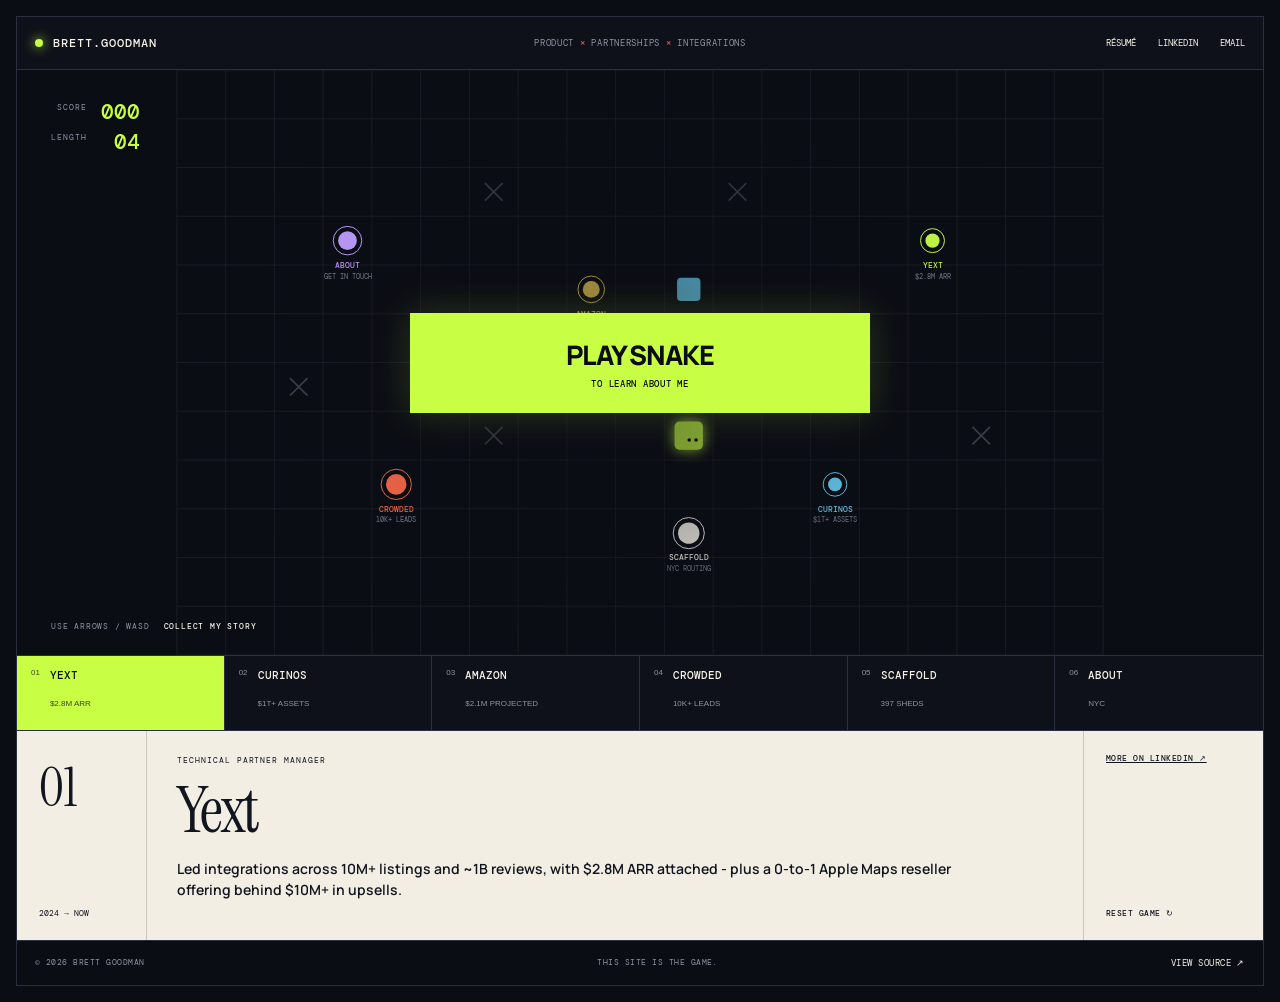
==== commit 7c2b8c3d: "Fix snake win after collecting bubbles Restore the detail heading ID expected by game logic and cach" ====
--- a/index.html
+++ b/index.html
@@ -77,12 +77,12 @@
 
     <section class='detail-dock' id='detail' aria-live='polite'>
       <div class='detail-index'><span id='detail-number'>00</span><span id='detail-year'>SELECT A NODE</span></div>
-      <div class='detail-main'><p id='detail-kicker'>PLAY TO COLLECT · OR TAP ANY NODE</p><h2 id='intro-title'>Ready?</h2><p id='detail-copy'>Six things worth knowing. Collect every node, or skip the game and tap one below.</p></div>
+      <div class='detail-main'><p id='detail-kicker'>PLAY TO COLLECT · OR TAP ANY NODE</p><h2 id='detail-title'>Ready?</h2><p id='detail-copy'>Six things worth knowing. Collect every node, or skip the game and tap one below.</p></div>
       <div class='detail-actions'><a id='detail-link' href='https://www.linkedin.com/in/brettgoodman11'>MORE ON LINKEDIN ↗</a><button id='reset-game'>RESET GAME ↻</button></div>
     </section>
 
     <footer><span>© 2026 BRETT GOODMAN</span><span>THIS SITE IS THE GAME.</span><nav class='play-links' aria-label='Contact links'><a href='/Brett_Goodman_Resume.pdf'>RÉSUMÉ</a><a href='https://www.linkedin.com/in/brettgoodman11'>LINKEDIN</a><a href='mailto:brettgoodman11@gmail.com'>EMAIL</a></nav><a href='https://github.com/bgoodie11'>VIEW SOURCE ↗</a></footer>
   </main>
-  <script src='script.js?v=mobile-controls1'></script>
+  <script src='script.js?v=winfix1'></script>
 </body>
 </html>
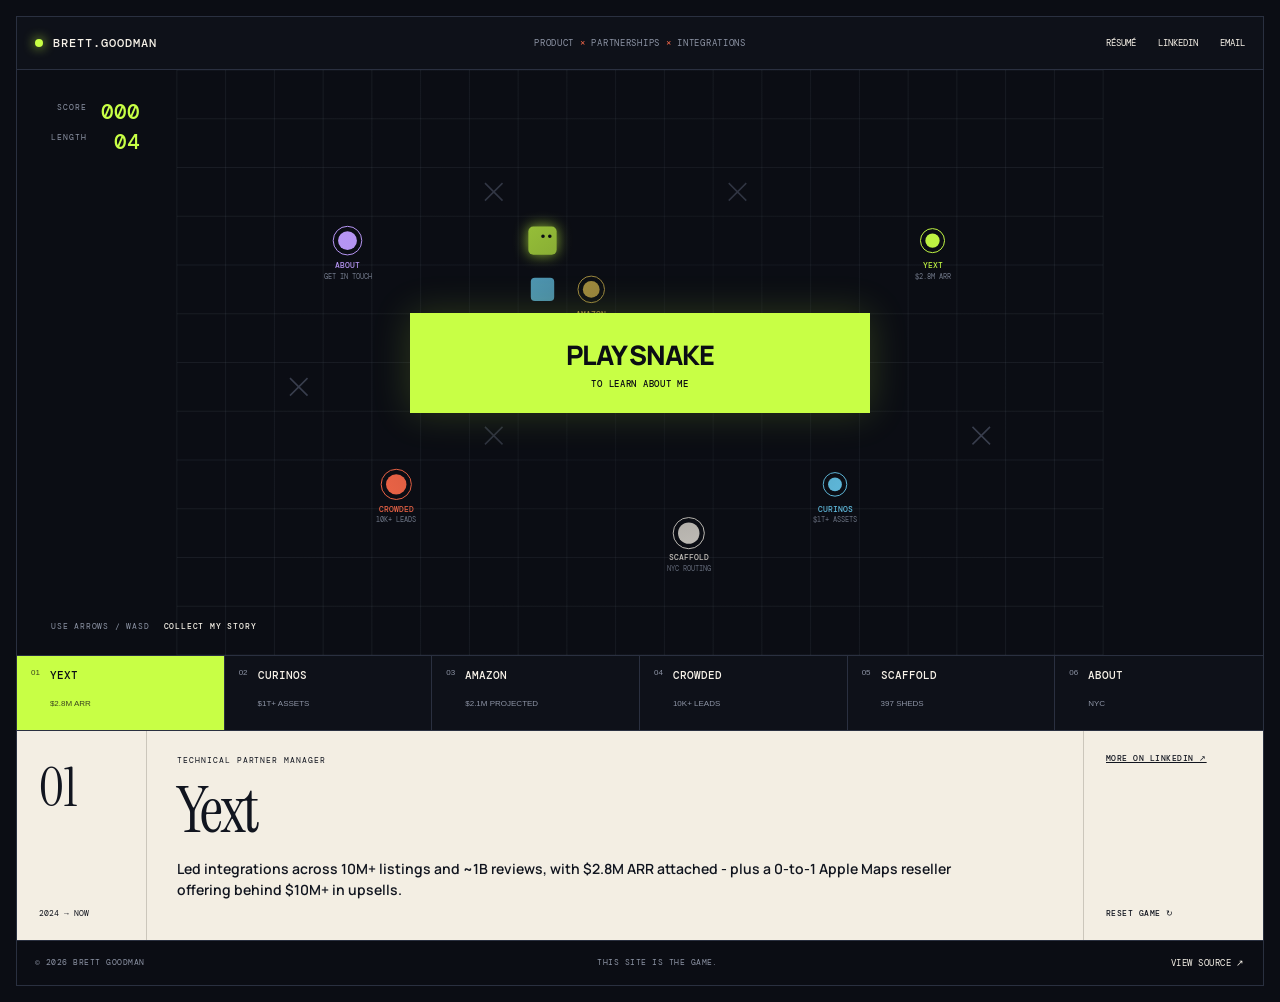
==== commit c82fb852: "Add Open Graph tags and share images for LinkedIn Featured thumbnails" ====
--- a/index.html
+++ b/index.html
@@ -4,6 +4,16 @@
   <meta charset='utf-8'>
   <meta name='viewport' content='width=device-width,initial-scale=1,viewport-fit=cover'>
   <meta name='description' content='Brett Goodman connects products, platforms, and people. Play the site to explore his work.'>
+  <meta property='og:type' content='website'>
+  <meta property='og:site_name' content='Brett Goodman'>
+  <meta property='og:title' content='Brett Goodman - product, partnerships, integrations'>
+  <meta property='og:description' content='Brett Goodman connects products, platforms, and people.'>
+  <meta property='og:url' content='https://brettgoodman.com/'>
+  <meta property='og:image' content='https://brettgoodman.com/og-site.png'>
+  <meta property='og:image:width' content='1200'>
+  <meta property='og:image:height' content='630'>
+  <meta name='twitter:card' content='summary_large_image'>
+  <meta name='twitter:image' content='https://brettgoodman.com/og-site.png'>
   <meta name='theme-color' content='#0b0d14'>
   <title>Brett Goodman - product, partnerships, integrations</title>
   <link rel='preconnect' href='https://fonts.googleapis.com'>
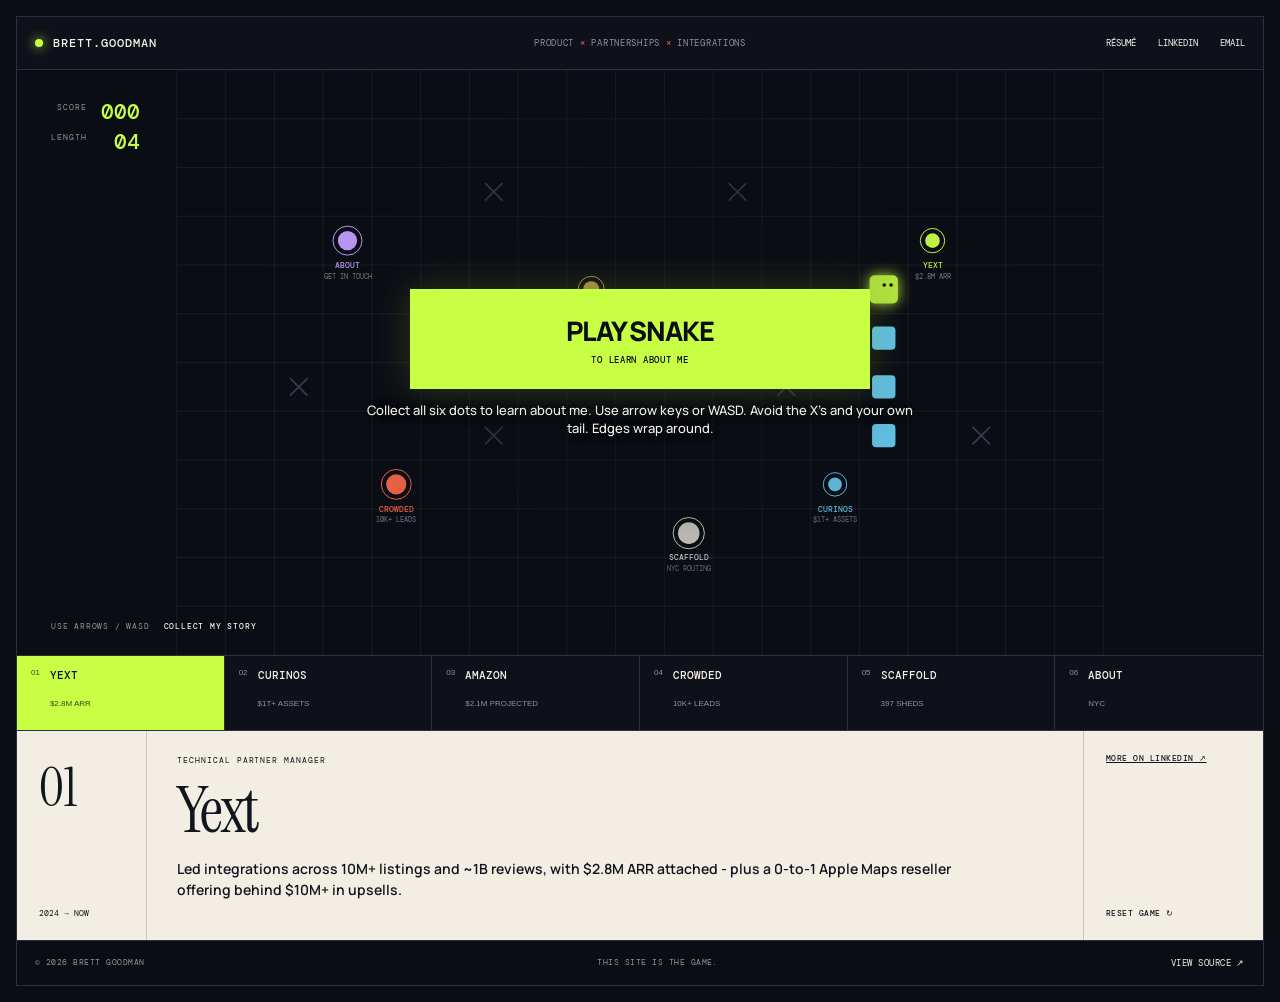
==== commit 8815d357: "Add entry rules line and keep-playing CTA on win" ====
--- a/index.html
+++ b/index.html
@@ -19,7 +19,7 @@
   <link rel='preconnect' href='https://fonts.googleapis.com'>
   <link rel='preconnect' href='https://fonts.gstatic.com' crossorigin>
   <link href='https://fonts.googleapis.com/css2?family=DM+Mono:wght@400;500&family=Instrument+Serif:ital@0;1&family=Manrope:wght@600;700;800&display=swap' rel='stylesheet'>
-  <link rel='stylesheet' href='styles.css?v=win3'>
+  <link rel='stylesheet' href='styles.css?v=rules1'>
 </head>
 <body>
   <main class='shell'>
@@ -45,6 +45,7 @@
         <canvas id='snake-canvas' tabindex='0' aria-label='Snake résumé. Start the game, then use arrow keys or WASD to turn the snake and collect work pellets.'></canvas>
         <div class='start-overlay' id='start-overlay'>
           <button id='start-game'><span>PLAY SNAKE</span><strong>TO LEARN ABOUT ME</strong></button>
+          <small class='start-rules'>Collect all six dots to learn about me. <span class='keys-desktop'>Use arrow keys or WASD.</span><span class='keys-mobile'>Use the on-screen arrows.</span> Avoid the X's and your own tail. Edges wrap around.</small>
         </div>
         <div class='crash-overlay' id='crash-overlay' aria-hidden='true'>
           <p class='crash-word'>CRASH</p>
@@ -58,6 +59,7 @@
           <div class='win-actions'>
             <a class='win-cta win-cta-primary' href='https://www.linkedin.com/in/brettgoodman11'>MEET ME <span>↗</span></a>
             <a class='win-cta win-cta-secondary' href='/Brett_Goodman_Resume.pdf'>VIEW RÉSUMÉ <span>↗</span></a>
+            <button class='win-cta win-cta-keep' id='keep-playing' type='button'>KEEP PLAYING <span>FREE PLAY ↻</span></button>
           </div>
           <button id='play-again'><span>PLAY AGAIN</span></button>
         </div>
@@ -93,6 +95,6 @@
 
     <footer><span>© 2026 BRETT GOODMAN</span><span>THIS SITE IS THE GAME.</span><nav class='play-links' aria-label='Contact links'><a href='/Brett_Goodman_Resume.pdf'>RÉSUMÉ</a><a href='https://www.linkedin.com/in/brettgoodman11'>LINKEDIN</a><a href='mailto:brettgoodman11@gmail.com'>EMAIL</a></nav><a href='https://github.com/bgoodie11'>VIEW SOURCE ↗</a></footer>
   </main>
-  <script src='script.js?v=winfix1'></script>
+  <script src='script.js?v=rules1'></script>
 </body>
 </html>
--- a/styles.css
+++ b/styles.css
@@ -63,3 +63,77 @@
 @keyframes win-shake{25%{transform:translateY(-3px)}50%{transform:translateY(3px)}75%{transform:translateY(-1px)}}
 @media(max-width:800px){.win-word{font-size:20vw}.win-overlay{gap:7px;padding:18px}.win-sub{font-size:8px}.win-pitch{font-size:11px;margin-bottom:5px}.win-actions{width:calc(100vw - 54px);grid-template-columns:1fr}.win-cta{padding:14px 16px;font-size:18px}.win-cta-secondary{border-left:1px solid var(--bg);border-top:0}#play-again{padding:7px 12px}}
 @media(prefers-reduced-motion:reduce){.win-word,.win-burst,.win-burst::before,.win-burst::after{animation:none}}
+:root{--bg:#0b0d14;--panel:#11151f;--line:#2a3040;--ink:#f7f2e8;--muted:#8d94a5;--lime:#c8ff45;--blue:#6ed8ff;--coral:#ff6b4a;--yellow:#ffd95a}*{box-sizing:border-box}html{background:var(--bg);scroll-behavior:smooth}body{margin:0;background:var(--bg);color:var(--ink);font-family:"DM Mono",monospace}.shell{min-height:100vh;padding:16px}.topbar{height:54px;border:1px solid var(--line);display:grid;grid-template-columns:1fr auto 1fr;align-items:center;padding:0 18px;background:#0e1119}.wordmark{color:var(--ink);text-decoration:none;font-size:12px;font-weight:500;letter-spacing:.08em}.status-dot{display:inline-block;width:8px;height:8px;border-radius:50%;background:var(--lime);box-shadow:0 0 12px var(--lime);margin-right:10px}.role{font-size:9px;letter-spacing:.08em;color:var(--muted)}.role span{color:var(--coral)}nav{display:flex;justify-content:flex-end;gap:22px}nav a,footer a{color:var(--ink);font-size:9px;text-decoration:none}nav a:hover,footer a:hover{color:var(--lime)}.game-shell{border:1px solid var(--line);border-top:0;background:var(--panel)}.game-hud{display:flex;justify-content:space-between;align-items:flex-start;padding:28px 34px 20px;position:absolute;z-index:2;pointer-events:none;width:calc(100% - 34px)}.intro-lockup p{font-size:9px;color:var(--lime);letter-spacing:.15em;margin:0 0 10px}.intro-lockup h1{font-family:"Instrument Serif",serif;font-size:clamp(48px,5.7vw,84px);font-weight:400;line-height:.78;letter-spacing:-.045em;margin:0}.intro-lockup h1 em{color:var(--lime);font-weight:400}.score{display:grid;grid-template-columns:auto auto;gap:2px 14px;text-align:right}.score span{font-size:8px;color:var(--muted);letter-spacing:.12em;padding-top:4px}.score strong{font:500 21px "DM Mono";color:var(--lime)}.playfield-wrap{height:clamp(510px,65vh,700px);position:relative;overflow:hidden;background:radial-gradient(circle at 35% 30%,rgba(58,74,92,.18),transparent 40%)}canvas{width:100%;height:100%;display:block;outline:none}.board-copy{position:absolute;left:34px;bottom:24px;display:flex;gap:14px;align-items:center;font-size:8px;color:var(--muted);letter-spacing:.1em;pointer-events:none}.board-copy b{color:var(--ink);font-weight:500}.game-toast{position:absolute;left:50%;top:22px;transform:translate(-50%,-10px);opacity:0;background:var(--lime);color:var(--bg);border-radius:4px;padding:9px 14px;font-size:9px;transition:.18s;pointer-events:none}.game-toast.show{opacity:1;transform:translate(-50%,0)}.content-strip{display:grid;grid-template-columns:repeat(6,1fr);border-top:1px solid var(--line)}.content-card{appearance:none;border:0;border-right:1px solid var(--line);background:#0e1119;color:var(--ink);min-height:74px;text-align:left;padding:12px 14px;display:grid;grid-template-columns:auto 1fr;gap:6px 10px;cursor:pointer}.content-card:last-child{border-right:0}.content-card span{font-size:8px;color:var(--muted)}.content-card b{font:500 11px "DM Mono"}.content-card small{grid-column:2;font-size:8px;color:var(--muted)}.content-card:hover,.content-card.active{background:var(--lime);color:var(--bg)}.content-card.active span,.content-card.active small,.content-card:hover span,.content-card:hover small{color:#3c461f}.detail-dock{border:1px solid var(--line);border-top:0;display:grid;grid-template-columns:130px minmax(0,1fr) 180px;min-height:210px;background:#f3eee3;color:#11151f}.detail-index{border-right:1px solid #cbc6bb;display:flex;flex-direction:column;justify-content:space-between;padding:22px}.detail-index span:first-child{font:400 54px "Instrument Serif"}.detail-index span:last-child{font-size:8px}.detail-main{padding:24px 30px}.detail-main>p:first-child{font-size:8px;letter-spacing:.12em;margin:0}.detail-main h2{font:400 clamp(48px,5vw,72px) "Instrument Serif";letter-spacing:-.04em;margin:4px 0 6px}.detail-main>p:last-child{font-family:Manrope,sans-serif;font-size:14px;font-weight:600;line-height:1.5;max-width:780px;margin:0}.detail-actions{border-left:1px solid #cbc6bb;padding:22px;display:flex;flex-direction:column;justify-content:space-between}.detail-actions a,.detail-actions button{font:500 8px "DM Mono";letter-spacing:.06em;color:#11151f}#detail-link.mega{display:block;background:#c8ff45;border:1px solid #11151f;padding:18px 16px;font:800 clamp(18px,1.8vw,26px) Manrope,sans-serif;letter-spacing:-.02em;text-align:center;text-decoration:none;color:#11151f}#detail-link.mega:hover{background:#11151f;color:#c8ff45}.detail-actions button{background:transparent;border:0;text-align:left;padding:0;cursor:pointer}footer{border:1px solid var(--line);border-top:0;padding:16px 18px;display:flex;justify-content:space-between;color:var(--muted);font-size:8px;letter-spacing:.06em}.mobile-controls{display:none}.game-shell.crash{animation:shake .4s linear}@keyframes shake{25%{transform:translateX(-4px)}50%{transform:translateX(4px)}75%{transform:translateX(-2px)}}@media(max-width:800px){.shell{padding:8px}.topbar{height:auto;min-height:58px;grid-template-columns:1fr auto;padding:10px 12px}.role{display:none}nav a:first-child{display:none}nav{gap:12px}.game-hud{position:absolute;padding:20px 18px;width:calc(100% - 18px)}.intro-lockup h1{font-size:48px}.score strong{font-size:17px}.playfield-wrap{height:470px}.board-copy{left:18px;bottom:16px}.content-strip{grid-template-columns:repeat(2,1fr)}.content-card{border-bottom:1px solid var(--line);min-height:64px}.mobile-controls{display:block;border-bottom:1px solid var(--line);padding:14px 8px 16px;text-align:center;background:#0e1119}.mobile-controls button{width:58px;height:48px;margin:4px;border:1.5px solid var(--lime);background:rgba(200,255,69,.09);color:var(--lime);border-radius:8px;font-size:22px;line-height:1;box-shadow:0 0 14px rgba(200,255,69,.14);touch-action:manipulation;-webkit-user-select:none;user-select:none;-webkit-tap-highlight-color:transparent}.mobile-controls button:active{background:var(--lime);color:var(--bg)}.detail-dock{grid-template-columns:70px 1fr;min-height:230px}.detail-index{padding:16px 12px}.detail-index span:first-child{font-size:38px}.detail-main{padding:18px}.detail-main h2{font-size:48px}.detail-main>p:last-child{font-size:12px}.detail-actions{grid-column:1/-1;border-left:0;border-top:1px solid #cbc6bb;flex-direction:row;padding:12px}#detail-link.mega{flex:1;padding:16px 12px}footer span:nth-child(2){display:none}}@media(max-width:450px){.intro-lockup h1{font-size:42px}.playfield-wrap{height:420px}.score{gap:1px 8px}.score strong{font-size:14px}.content-card{padding:10px}.detail-main h2{font-size:42px}}@media(prefers-reduced-motion:reduce){*{animation:none!important;transition:none!important}}
+.intro-lockup h1{font-size:clamp(42px,4.8vw,70px)}
+@media(max-width:800px){.intro-lockup h1{font-size:38px;line-height:.82}}
+@media(max-width:450px){.intro-lockup h1{font-size:34px}}
+/* No-headline composition: the playfield is the first impression. */
+.intro-lockup{padding-top:2px}
+.intro-lockup p{padding:7px 10px;border:1px solid rgba(200,255,69,.4);background:rgba(11,13,20,.84);border-radius:2px}
+@media(max-width:800px){.intro-lockup{padding-top:0}.intro-lockup p{padding:6px 8px}}
+.start-overlay{position:absolute;inset:0;z-index:3;display:grid;place-content:center;justify-items:center;gap:12px;background:radial-gradient(circle at center,rgba(11,13,20,.56),rgba(11,13,20,.06) 44%,transparent 66%);transition:opacity .25s,visibility .25s}.start-overlay.hidden{opacity:0;visibility:hidden;pointer-events:none}.start-overlay button{min-width:min(460px,76vw);padding:22px 24px;display:grid;grid-template-columns:auto 1fr auto;align-items:center;gap:14px;border:1px solid var(--lime);background:var(--lime);color:var(--bg);box-shadow:0 0 38px rgba(200,255,69,.18);cursor:pointer;text-align:left}.start-overlay button span{font:800 clamp(20px,2.1vw,32px) Manrope,sans-serif;letter-spacing:-.04em}.start-overlay button strong{font:500 9px "DM Mono";letter-spacing:.08em}.start-overlay button i{font:400 25px "DM Mono";font-style:normal}.start-overlay button:hover{background:var(--ink);transform:translateY(-2px)}.start-overlay small{font:400 8px "DM Mono";color:var(--muted);letter-spacing:.1em}.game-shell.playing .board-copy b{color:var(--lime)}
+@media(max-width:800px){.start-overlay{place-content:end center;padding-bottom:80px;background:linear-gradient(transparent 30%,rgba(11,13,20,.82) 72%)}.start-overlay button{min-width:calc(100vw - 54px);padding:17px 16px;grid-template-columns:1fr auto;gap:4px 10px}.start-overlay button span{font-size:21px}.start-overlay button strong{grid-column:1}.start-overlay button i{grid-column:2;grid-row:1/3}.start-overlay small{font-size:7px}}
+.start-overlay.hidden{display:none}
+/* Mobile pre-play stays quiet: the banner itself is the only instruction. */
+.start-overlay button{grid-template-columns:auto 1fr}
+@media(max-width:800px){.game-shell:not(.playing) .board-copy,.game-shell:not(.playing) .mobile-controls{display:none}.start-overlay{padding-bottom:66px}.start-overlay button{display:block;min-width:calc(100vw - 54px);text-align:left}.start-overlay button strong{display:block;margin-top:4px}}
+/* Arcade affordance: centered copy plus a quiet INSERT COIN-style pulse. */
+.start-overlay button{display:block;text-align:center;position:relative}.start-overlay button strong{display:block;margin-top:5px}.start-overlay button span{animation:cta-pulse 1.45s steps(2,end) infinite}@keyframes cta-pulse{0%,58%{opacity:1}59%,100%{opacity:.48}}
+@media(max-width:800px){.start-overlay button{text-align:center}.start-overlay button strong{margin-top:5px}}
+@media(prefers-reduced-motion:reduce){.start-overlay button span{animation:none}}
+
+/* Crash screen: full-board red takeover with TRY AGAIN restart. */
+.crash-overlay{position:absolute;inset:0;z-index:4;display:grid;place-content:center;justify-items:center;gap:12px;background:rgba(209,30,26,.84);opacity:0;visibility:hidden;pointer-events:none;transition:opacity .18s,visibility .18s}
+.game-shell.crashed .crash-overlay{opacity:1;visibility:visible;pointer-events:auto}
+.crash-word{font:800 clamp(72px,15vw,180px) Manrope,sans-serif;letter-spacing:-.07em;color:#fff;margin:0;text-shadow:0 0 34px rgba(0,0,0,.35);animation:crash-pop .32s both}
+.crash-sub{font:500 10px "DM Mono";letter-spacing:.16em;color:#ffd9d6;margin:0 0 8px}
+#try-again{min-width:min(340px,74vw);padding:18px 22px;display:block;text-align:center;border:1px solid #fff;background:#fff;color:#b3120e;box-shadow:0 0 34px rgba(0,0,0,.28);cursor:pointer}
+#try-again span{font:800 clamp(20px,2vw,28px) Manrope,sans-serif;letter-spacing:-.03em}
+#try-again strong{display:block;margin-top:5px;font:500 9px "DM Mono";letter-spacing:.1em;color:#8c2a24}
+#try-again:hover{background:var(--lime);border-color:var(--lime);color:var(--bg)}
+#try-again:hover strong{color:#3c461f}
+@keyframes crash-pop{0%{transform:scale(.72);opacity:0}100%{transform:scale(1);opacity:1}}
+@media(max-width:800px){.crash-word{font-size:23vw}.crash-overlay{gap:10px}#try-again{min-width:calc(100vw - 84px);padding:16px 14px}}
+@media(prefers-reduced-motion:reduce){.crash-word{animation:none}}
+
+/* Contact links live at the bottom once the game is underway. */
+.play-links{display:none;gap:22px}
+.game-shell.playing ~ footer .play-links{display:flex}
+@media(max-width:800px){footer{flex-wrap:wrap;row-gap:10px}}
+
+
+
+/* Win screen: lime mirror of the crash takeover, with an arcade victory burst. */
+.win-overlay{position:absolute;inset:0;z-index:5;display:grid;place-content:center;justify-items:center;gap:10px;overflow:hidden;background:rgba(200,255,69,.94);opacity:0;visibility:hidden;pointer-events:none;transition:opacity .18s,visibility .18s}
+.game-shell.won .win-overlay{opacity:1;visibility:visible;pointer-events:auto}
+.win-word{position:relative;z-index:1;font:800 clamp(62px,14vw,168px) Manrope,sans-serif;letter-spacing:-.075em;line-height:.85;color:var(--bg);margin:0;text-shadow:5px 5px 0 rgba(255,255,255,.52);animation:win-pop .38s both,win-blink .75s steps(2,end) .5s 3}
+.win-sub{position:relative;z-index:1;font:500 10px "DM Mono";letter-spacing:.16em;color:#28300f;margin:4px 0 1px}
+.win-pitch{position:relative;z-index:1;margin:0 0 7px;font:800 clamp(12px,1.25vw,17px) Manrope,sans-serif;letter-spacing:-.015em;color:var(--bg)}
+.win-actions{position:relative;z-index:1;display:grid;grid-template-columns:1.25fr 1fr;width:min(560px,78vw);box-shadow:0 0 34px rgba(11,13,20,.28)}
+.win-cta{display:flex;align-items:center;justify-content:space-between;gap:18px;padding:17px 20px;font:800 clamp(16px,1.7vw,23px) Manrope,sans-serif;letter-spacing:-.03em;text-decoration:none;border:1px solid var(--bg);transition:background .15s,color .15s,transform .15s}
+.win-cta-primary{background:var(--bg);color:var(--lime)}
+.win-cta-secondary{background:var(--lime);color:var(--bg);border-left:0}
+.win-cta:hover{background:var(--ink);color:var(--lime);transform:translateY(-2px)}
+#play-again{position:relative;z-index:1;padding:6px 10px;border:0;background:transparent;color:var(--bg);cursor:pointer}
+#play-again span{font:500 9px "DM Mono";letter-spacing:.12em;text-decoration:underline;text-underline-offset:4px}
+#play-again:hover{color:#3c461f}
+.win-burst,.win-burst::before,.win-burst::after{position:absolute;inset:-35%;content:"";background:repeating-conic-gradient(from 0deg,rgba(11,13,20,.16) 0 3deg,transparent 3deg 13deg);animation:win-spin 8s linear infinite}
+.win-burst::before{transform:rotate(7deg) scale(.72);opacity:.5;animation-direction:reverse}
+.win-burst::after{background:radial-gradient(circle,transparent 0 24%,rgba(255,255,255,.38) 25% 26%,transparent 27% 36%,rgba(11,13,20,.2) 37% 38%,transparent 39%);animation:win-ring .7s ease-out both}
+.game-shell.win{animation:win-shake .45s linear}
+@keyframes win-pop{0%{transform:scale(.45) rotate(-4deg);opacity:0}70%{transform:scale(1.08) rotate(1deg)}100%{transform:scale(1);opacity:1}}
+@keyframes win-blink{50%{opacity:.62}}
+@keyframes win-spin{to{transform:rotate(360deg)}}
+@keyframes win-ring{0%{transform:scale(.35);opacity:0}100%{transform:scale(1);opacity:1}}
+@keyframes win-shake{25%{transform:translateY(-3px)}50%{transform:translateY(3px)}75%{transform:translateY(-1px)}}
+@media(max-width:800px){.win-word{font-size:20vw}.win-overlay{gap:7px;padding:18px}.win-sub{font-size:8px}.win-pitch{font-size:11px;margin-bottom:5px}.win-actions{width:calc(100vw - 54px);grid-template-columns:1fr}.win-cta{padding:14px 16px;font-size:18px}.win-cta-secondary{border-left:1px solid var(--bg);border-top:0}#play-again{padding:7px 12px}}
+@media(prefers-reduced-motion:reduce){.win-word,.win-burst,.win-burst::before,.win-burst::after{animation:none}}
+
+/* Preview: entry rules line under PLAY SNAKE. */
+.start-overlay .start-rules{max-width:min(560px,80vw);text-align:center;line-height:1.65;color:var(--ink);font:500 13px Manrope,sans-serif;letter-spacing:0;text-shadow:0 1px 10px rgba(11,13,20,.95),0 0 3px rgba(11,13,20,.9)}
+.keys-mobile{display:none}
+@media(max-width:800px){.keys-desktop{display:none}.keys-mobile{display:inline}.start-overlay .start-rules{max-width:calc(100vw - 48px);font-size:11.5px;line-height:1.6}}
+/* Preview: KEEP PLAYING row in the win actions. */
+.win-cta-keep{grid-column:1/-1;border-top:0;background:transparent;color:var(--bg);cursor:pointer;width:100%;font-family:Manrope,sans-serif}
+.win-cta-keep span{font:500 9px "DM Mono";letter-spacing:.12em}
+.win-cta-keep:hover{background:var(--bg);color:var(--lime)}
